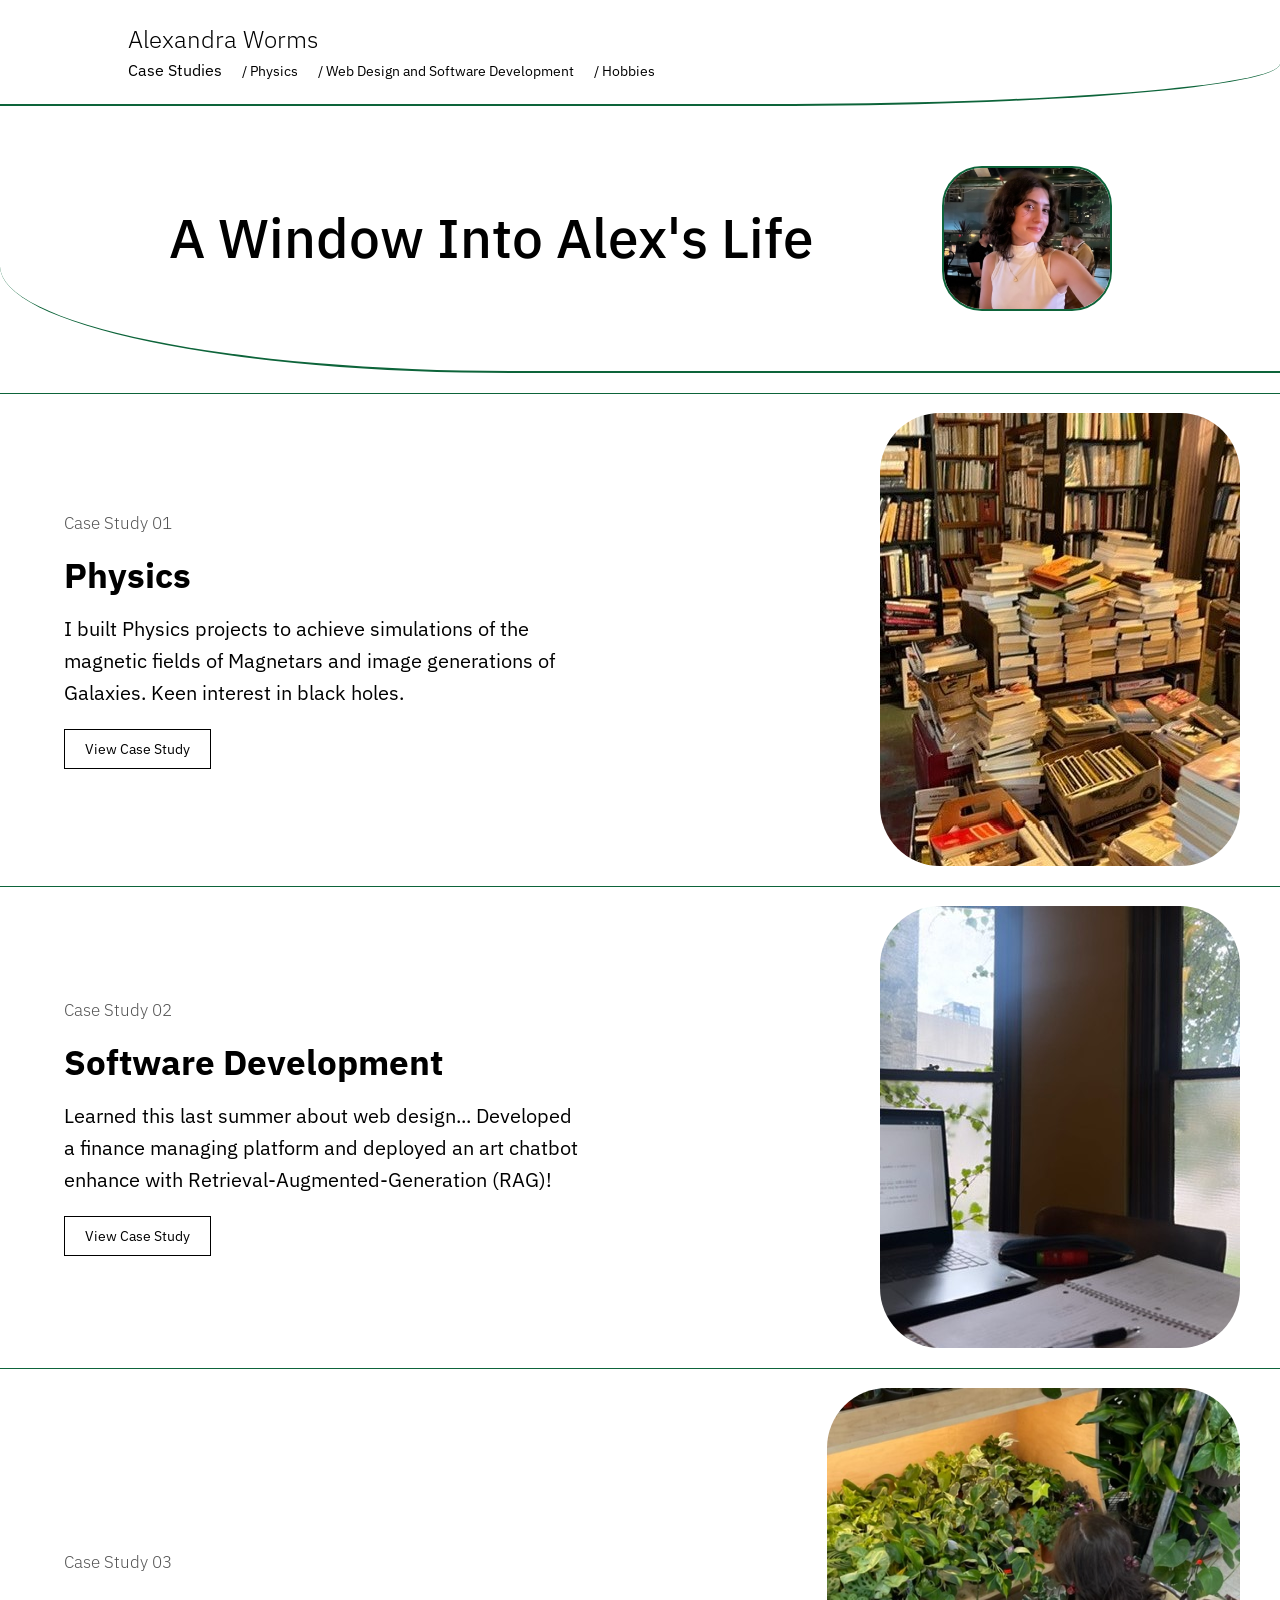
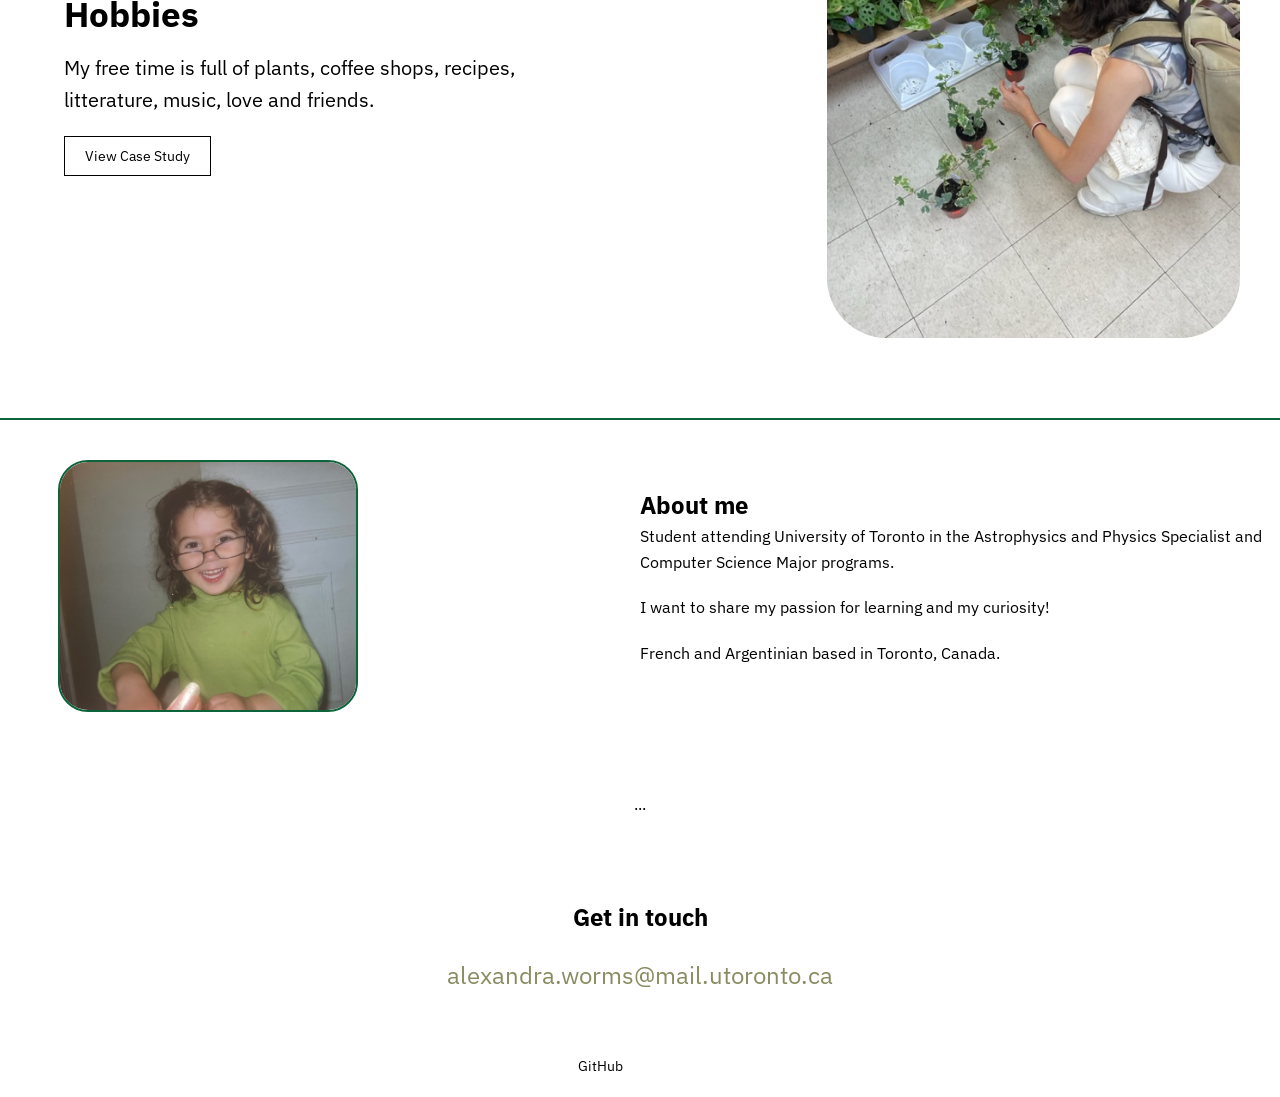
==== index.html @ 088654d6 "First commit" ====
<!DOCTYPE html>
<html lang="en">
<head>
    <meta charset="UTF-8">
    <meta name="viewport" content="width=device-width, initial-scale=1.0">
    <title>Alexandra Worms - Product Designer</title>
    <link rel="stylesheet" href="styles.css">
    <link href="https://fonts.googleapis.com/css2?family=IBM+Plex+Mono:wght@100;300;500&family=IBM+Plex+Sans:wght@100;300;500&display=swap" rel="stylesheet">
</head>
<body>
    <header class="header">
        <div class="container">
            <div class="logo">
                <h1>Alexandra Worms</h1>
            </div>
            <nav class="nav">
                <ul>
                    <li>Case Studies</li>
                    <li><a href="#">/ Physics</a></li>
                    <li><a href="#">/ Web Design and Software Development</a></li>
                    <li><a href="#">/ Hobbies</a></li>
                </ul>
            </nav>
        </div>
    </header>

    <main>
        <section class="hero">
            <h1 id="main-title">A Window Into Alex's Life
                <img class="imgbaby" src="images/bigme.jpeg" alt="picture of me">
            </h1>
        </section>

        <section class="case-study">
            <div class="case-study-item">
                <div class="case-study-line"></div>
                <div class="case-study-content">
                    <h2>Case Study 01</h2>
                    <h3>Physics</h3>
                    <p>I built Physics projects to achieve simulations of the magnetic fields of Magnetars and image generations of Galaxies. Keen interest in black holes. </p>
                    <button>View Case Study</button>
                </div>
                <div class="case-study-image">
                    <img src="images/books.jpeg" alt="Surfline project image">
                </div>
            </div>

            <div class="case-study-item">
                <div class="case-study-line"></div>
                <div class="case-study-content">
                    <h2>Case Study 02</h2>
                    <h3>Software Development</h3>
                    <p>Learned this last summer about web design... Developed a finance managing platform and deployed an art chatbot enhance with Retrieval-Augmented-Generation (RAG)!</p>
                    <button>View Case Study</button>
                </div>
                <div class="case-study-image">
                    <img src="images/geerstein.jpeg" alt="Vybe project image">
                </div>
            </div>

            <div class="case-study-item">
                <div class="case-study-line"></div>
                <div class="case-study-content">
                    <h2>Case Study 03</h2>
                    <h3>Hobbies</h3>
                    <p>My free time is full of plants, coffee shops, recipes, litterature, music, love and friends.</p>
                    <button>View Case Study</button>
                </div>
                <div class="case-study-image">
                    <img src="images/plant.jpeg" alt="TrackR project image">
                </div>
            </div>
        </section>

        <section class="about">
            <div class="case-study-line"></div>
            <div class="about-image">
                <img src="images/babyme.jpeg" alt="About Me">
            </div>
            <div class="about-content">
                <h1>About me</h1>
                <p>Student attending University of Toronto in the Astrophysics and Physics Specialist and Computer Science Major programs.</p>
                <p>I want to share my passion for learning and my curiosity!</p>
                <p>French and Argentinian based in Toronto, Canada.</p>
            </div>
        </section>

        <section class="brands">
            <div class="case-study-line"></div>
            <p>...</p>
        </section>

        <section class="contact">
            <div class="case-study-line"></div>
            <h2>Get in touch</h2>
            <p><a href="mailto:alexandra.worms@mail.utoronto.ca">alexandra.worms@mail.utoronto.ca</a></p>
        </section>

        <footer class="footer">
            <div class="footer-links">
                <a href="https://github.com/Lftw">GitHub</a>
                <a href="#"></a>
                <a href="#"></a>
            </div>
        </footer>
    </main>

    <script>
        document.addEventListener("DOMContentLoaded", function() {
            const mainTitle = document.getElementById('main-title');
            mainTitle.style.opacity = '1';  // Trigger the fade-in
        });
    </script>
</body>
</html>
---- styles.css ----
/* Basic Reset */
* {
    margin: 0;
    padding: 0;
    box-sizing: border-box;
}

body {
    font-family: 'IBM Plex Sans', sans-serif;
    color: #000;
    line-height: 1.6;
}

.container {
    width: 80%;
    margin: 0 auto;
}

/* Header */
.header {
    display: flex;
    justify-content: space-between;
    align-items: center;
    padding: 20px 0;
    border-bottom: 2px solid #0d643a;
    border-bottom-right-radius: 40%;

}

.logo h1 {
    font-size: 24px;
    font-weight: 300;
}

.nav ul {
    list-style-type: none;
    display: flex;
    gap: 20px;
}

.nav ul li a {
    text-decoration: none;
    color: #000;
    font-size: 14px;
}

.nav ul li a:hover {
    color: #8bc1a0;
    font-size: 16px;
}
/* Hero Section */
.hero {
    padding: 60px 0px;
    border-bottom: 2px solid #0d643a;
    border-bottom-left-radius: 40%;
    /* border-radius: 30%; */
}

.hero h1 {
    display: flex;
    align-items: center;
    justify-content: center;
    font-size: 55px;
    font-weight: 500;
    opacity: 0;
    animation: fadeIn 2s ease-in-out forwards;

}
/* Fade-in animation */
@keyframes fadeIn {
    from {
        opacity: 0;
        transform: translateX(-50px);
    }
    to {
        opacity: 1;
        transform: translateX(0);
    }
}

.imgbaby {
    max-height: 170px;
    max-width: 170px;
    border-radius: 40px;
    margin-left: 10%;
    border: 2px solid #0d643a;
}
/* Case Studies */
.case-study {
    padding: 40px 0;
}

.case-study-item {
    display: flex;
    align-items: center;
    justify-content: space-between;
    margin-bottom: 40px;
    position: relative;
}

.case-study-line {
    position: absolute;
    top: -20px;
    left: 0;
    width: 100%;
    height: 1.5px;
    background-color: #0d643a;
    z-index: -1;
}

.case-study-content {
    width: 45%;
    margin-left: 5%;
    margin-right: 10%;
}

.case-study-content h2 {
    font-size: 17px;
    color: #555;
    font-weight: 300;
    margin-bottom: 10px;
}

.case-study-content h3 {
    font-size: 35px;
    margin-bottom: 10px;
}

.case-study-content p {
    font-size: 20px;
    margin-bottom: 20px;
}

.case-study-content button {
    padding: 10px 20px;
    background-color: transparent;
    border: 1px solid #000;
    cursor: pointer;
    font-size: 14px;
    font-family: inherit;
    transition: background-color 0.3s ease, color 0.3s ease;
}

.case-study-content button:hover {
    background-color: #000;
    color: #fff;
}

.case-study-image {
    width: 50%;
}

.case-study-image img {
    width: auto;
    height: auto;
    max-height: 550px;
    border-radius: 60px;
    float: right;
    margin-right: 7%;
}

/* About Section */
.about {
    border-top: 2px solid #0d643a;
    display: flex;
    align-items: center;
    justify-content: space-between;
    padding: 40px 0;
}

.about-image {
    width: 45%;
}

.about-image img {
    max-height: 300px;
    max-width: 300px;
    border-radius: 30px;
    border: 2px solid #0d643a;
    float: left;
    margin-left: 10%;
}

.about-content {
    width: 50%;
}

.about-content p {
    margin-bottom: 20px;
}

/* Brands Section */
.brands {
    text-align: center;
    padding: 40px 0;
}

/* Contact Section */
.contact {
    text-align: center;
    padding: 40px 0;
}

.contact h2 {
    font-size: 24px;
    margin-bottom: 20px;
}

.contact p a {
    font-size: 24px;
    color: #888c60;
    text-decoration: none;
}

/* Footer */
.footer {
    text-align: center;
    padding: 20px 0;
}

.footer-links {
    display: flex;
    justify-content: center;
    gap: 40px;
}

.footer-links a {
    text-decoration: none;
    color: #000;
    font-size: 14px;
}
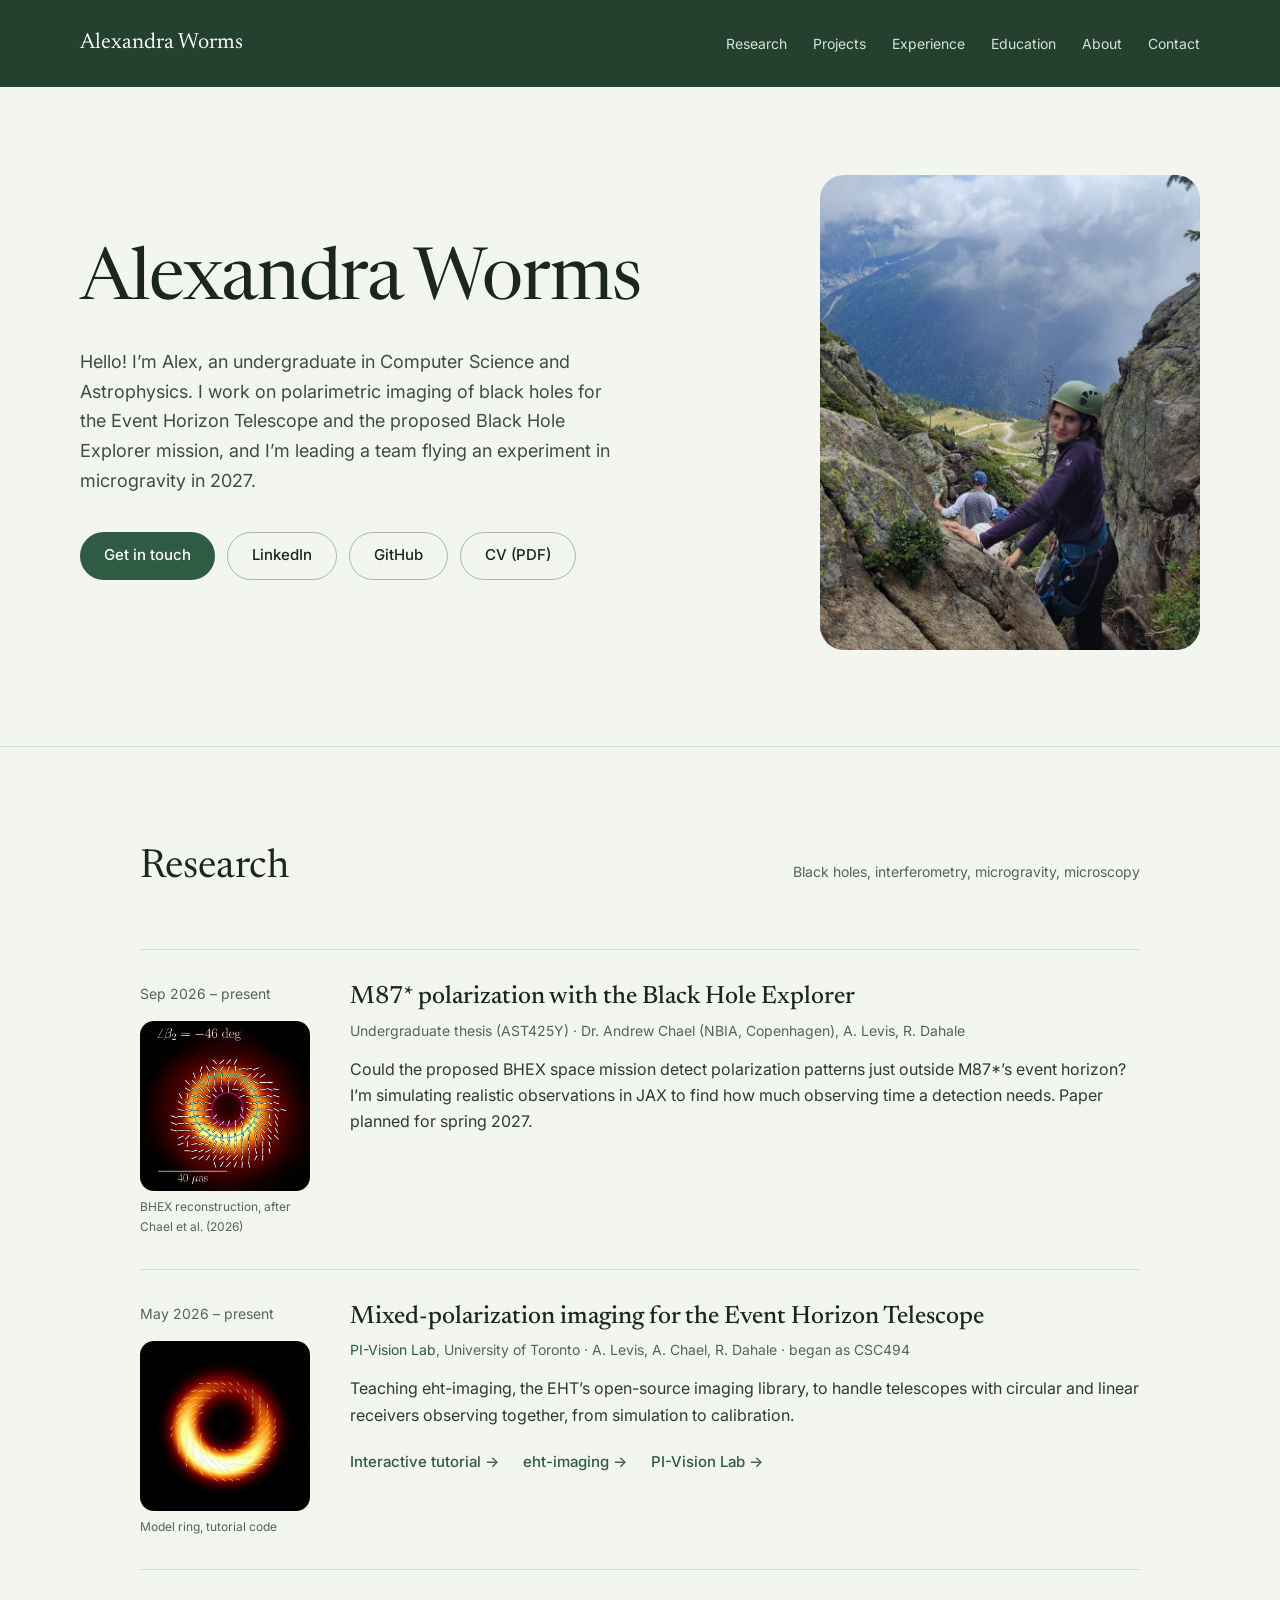
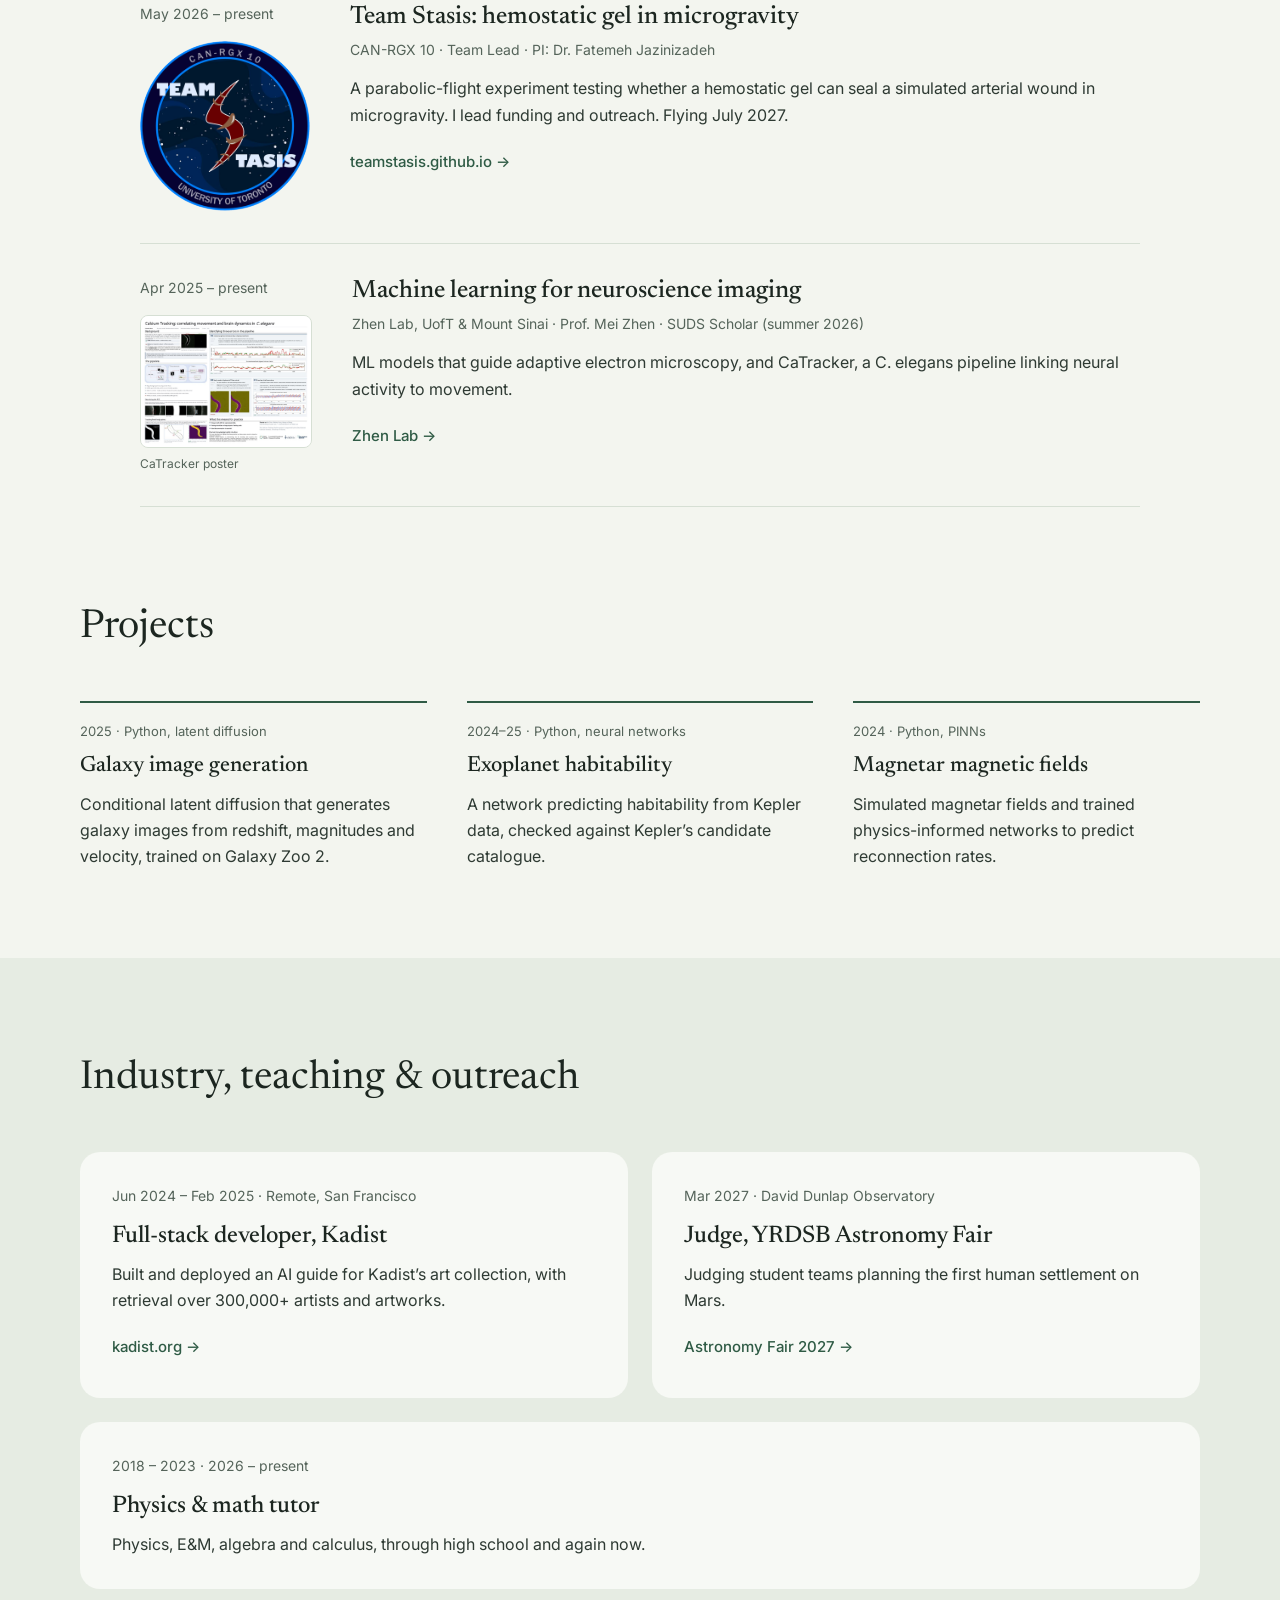
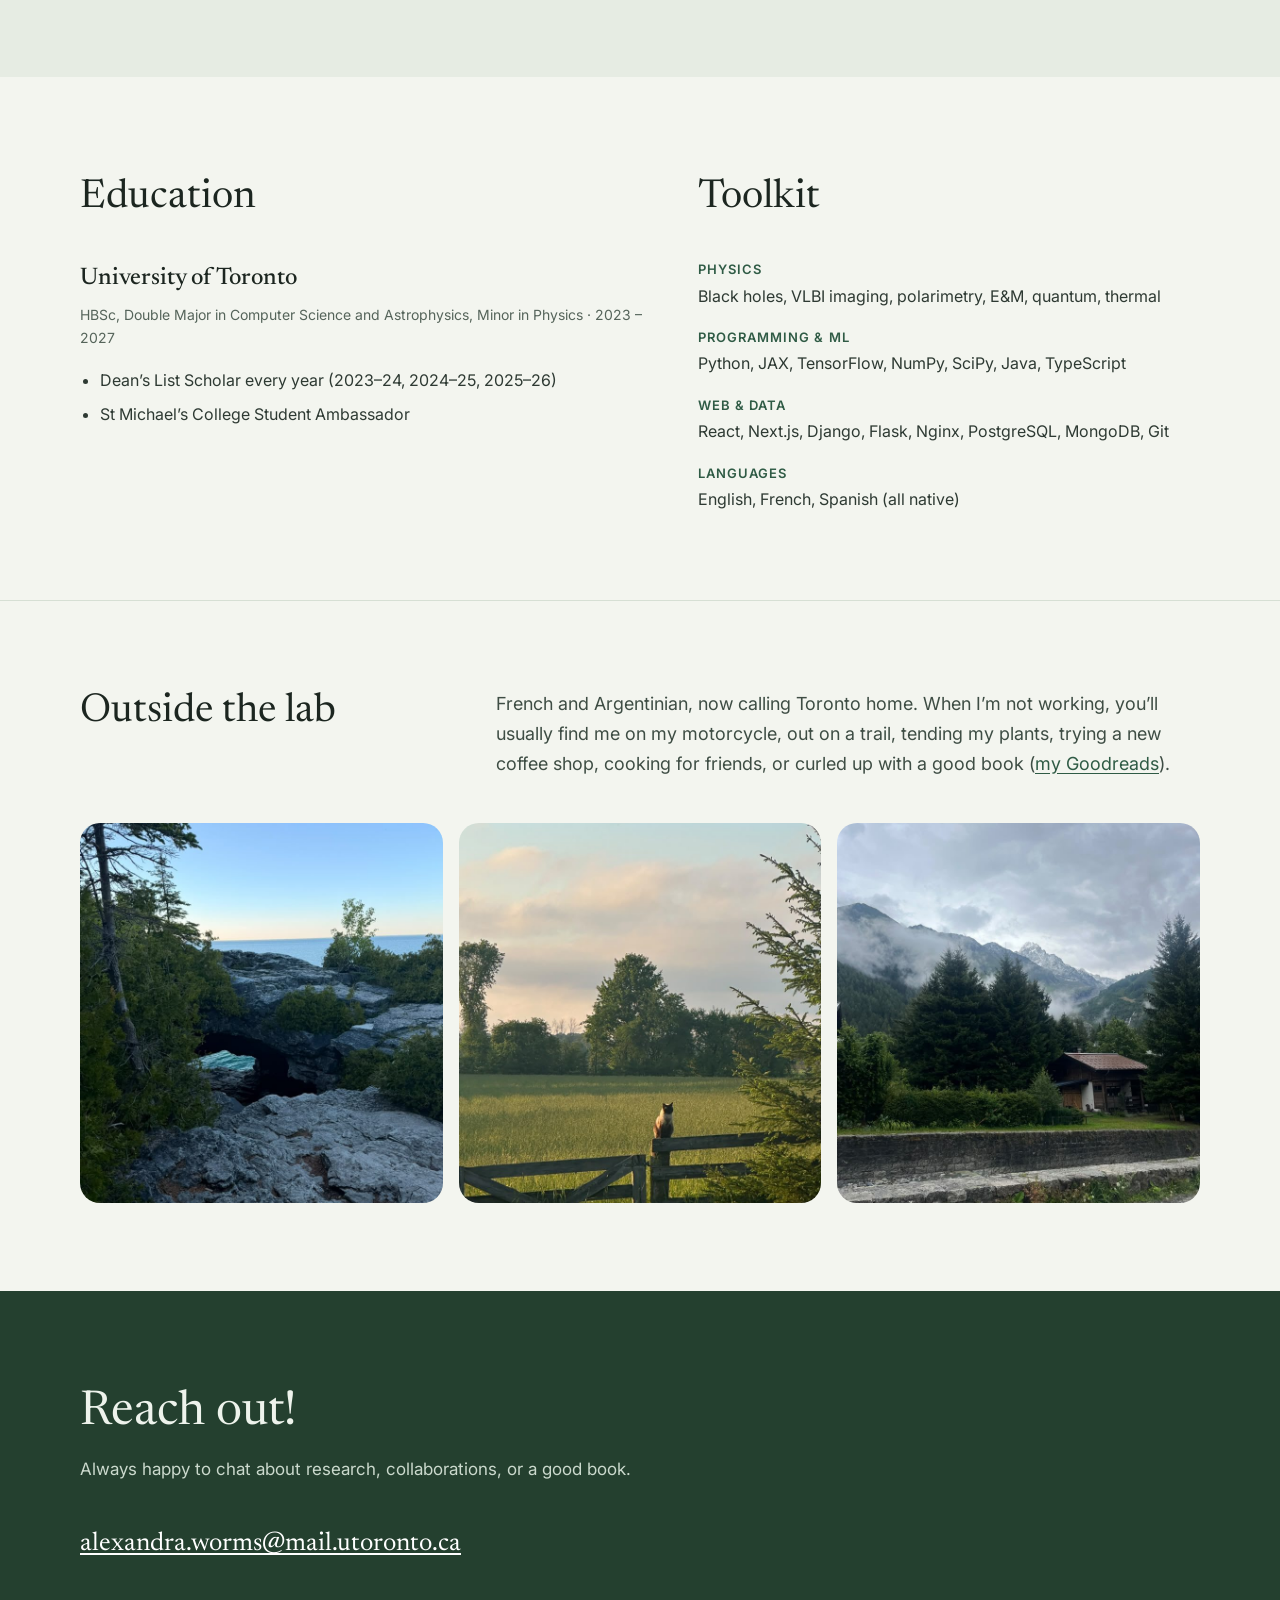
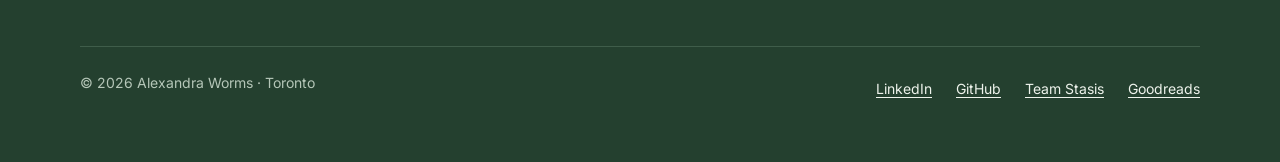
==== commit 6ed973a1: "new website!" ====
--- a/index.html
+++ b/index.html
@@ -1,115 +1,268 @@
-<!DOCTYPE html>
+<!doctype html>
 <html lang="en">
 <head>
-    <meta charset="UTF-8">
-    <meta name="viewport" content="width=device-width, initial-scale=1.0">
-    <title>Alexandra Worms - Product Designer</title>
-    <link rel="stylesheet" href="styles.css">
-    <link href="https://fonts.googleapis.com/css2?family=IBM+Plex+Mono:wght@100;300;500&family=IBM+Plex+Sans:wght@100;300;500&display=swap" rel="stylesheet">
+<meta charset="utf-8">
+<meta name="viewport" content="width=device-width, initial-scale=1">
+<title>Alexandra Worms — Astrophysics &amp; Computer Science</title>
+<meta name="description" content="Alexandra Worms — Computer Science and Astrophysics at the University of Toronto. Black hole polarimetry, EHT, BHEX, Team Stasis.">
+<link rel="preconnect" href="https://fonts.googleapis.com">
+<link href="https://fonts.googleapis.com/css2?family=Newsreader:ital,opsz,wght@0,6..72,400;0,6..72,500;1,6..72,400&amp;family=Inter:wght@400;500;600&amp;display=swap" rel="stylesheet">
+<style>
+html{scroll-behavior:smooth}
+body{margin:0;background:#F3F5EF}
+a{color:#2F5B45;text-underline-offset:3px}
+a:hover{color:#1C3D2D}
+.btn{transition:background-color .2s ease,color .2s ease,border-color .2s ease,transform .2s ease,filter .2s ease}
+.btn:hover{transform:translateY(-2px)}
+.btn-primary:hover{filter:brightness(0.82)}
+.btn-outline:hover{background:#2F5B45 !important;border-color:#2F5B45 !important;color:#FFFFFF !important}
+.nav-link{transition:color .2s ease}
+.nav-link:hover{color:#B9D3BE !important}
+.more{text-decoration:none;transition:color .2s ease}
+.more:hover{text-decoration:underline}
+</style>
 </head>
 <body>
-    <header class="header">
-        <div class="container">
-            <div class="logo">
-                <h1>Alexandra Worms</h1>
-            </div>
-            <nav class="nav">
-                <ul>
-                    <li>Case Studies</li>
-                    <li><a href="#">/ Physics</a></li>
-                    <li><a href="#">/ Web Design and Software Development</a></li>
-                    <li><a href="#">/ Hobbies</a></li>
-                </ul>
-            </nav>
-        </div>
-    </header>
-
-    <main>
-        <section class="hero">
-            <h1 id="main-title">A Window Into Alex's Life
-                <img class="imgbaby" src="images/bigme.jpeg" alt="picture of me">
-            </h1>
-        </section>
-
-        <section class="case-study">
-            <div class="case-study-item">
-                <div class="case-study-line"></div>
-                <div class="case-study-content">
-                    <h2>Case Study 01</h2>
-                    <h3>Physics</h3>
-                    <p>I built Physics projects to achieve simulations of the magnetic fields of Magnetars and image generations of Galaxies. Keen interest in black holes. </p>
-                    <button>View Case Study</button>
-                </div>
-                <div class="case-study-image">
-                    <img src="images/books.jpeg" alt="Surfline project image">
-                </div>
-            </div>
-
-            <div class="case-study-item">
-                <div class="case-study-line"></div>
-                <div class="case-study-content">
-                    <h2>Case Study 02</h2>
-                    <h3>Software Development</h3>
-                    <p>Learned this last summer about web design... Developed a finance managing platform and deployed an art chatbot enhance with Retrieval-Augmented-Generation (RAG)!</p>
-                    <button>View Case Study</button>
-                </div>
-                <div class="case-study-image">
-                    <img src="images/geerstein.jpeg" alt="Vybe project image">
-                </div>
-            </div>
-
-            <div class="case-study-item">
-                <div class="case-study-line"></div>
-                <div class="case-study-content">
-                    <h2>Case Study 03</h2>
-                    <h3>Hobbies</h3>
-                    <p>My free time is full of plants, coffee shops, recipes, litterature, music, love and friends.</p>
-                    <button>View Case Study</button>
-                </div>
-                <div class="case-study-image">
-                    <img src="images/plant.jpeg" alt="TrackR project image">
-                </div>
-            </div>
-        </section>
-
-        <section class="about">
-            <div class="case-study-line"></div>
-            <div class="about-image">
-                <img src="images/babyme.jpeg" alt="About Me">
-            </div>
-            <div class="about-content">
-                <h1>About me</h1>
-                <p>Student attending University of Toronto in the Astrophysics and Physics Specialist and Computer Science Major programs.</p>
-                <p>I want to share my passion for learning and my curiosity!</p>
-                <p>French and Argentinian based in Toronto, Canada.</p>
-            </div>
-        </section>
-
-        <section class="brands">
-            <div class="case-study-line"></div>
-            <p>...</p>
-        </section>
-
-        <section class="contact">
-            <div class="case-study-line"></div>
-            <h2>Get in touch</h2>
-            <p><a href="mailto:alexandra.worms@mail.utoronto.ca">alexandra.worms@mail.utoronto.ca</a></p>
-        </section>
-
-        <footer class="footer">
-            <div class="footer-links">
-                <a href="https://github.com/Lftw">GitHub</a>
-                <a href="#"></a>
-                <a href="#"></a>
-            </div>
-        </footer>
-    </main>
-
-    <script>
-        document.addEventListener("DOMContentLoaded", function() {
-            const mainTitle = document.getElementById('main-title');
-            mainTitle.style.opacity = '1';  // Trigger the fade-in
-        });
-    </script>
+<div style="background: #F3F5EF; color: #1C2620; font-family: Inter, system-ui, sans-serif; font-size: 16px; line-height: 1.65; min-height: 100vh">
+
+  <!-- Nav -->
+  <header style="background: #24402F">
+    <nav aria-label="Main" style="max-width: 1120px; margin: 0 auto; padding: 22px 32px; display: flex; flex-wrap: wrap; align-items: center; justify-content: space-between; gap: 12px 32px">
+      <a class="nav-link" href="#top" style="font-family: Newsreader, Georgia, serif; font-size: 22px; color: #FFFFFF; text-decoration: none">Alexandra Worms</a>
+      <div style="display: flex; flex-wrap: wrap; gap: 4px 26px; font-size: 14px">
+        <a class="nav-link" href="#research" style="color: #D5E3D7; text-decoration: none; padding: 10px 0">Research</a>
+        <a class="nav-link" href="#projects" style="color: #D5E3D7; text-decoration: none; padding: 10px 0">Projects</a>
+        <a class="nav-link" href="#experience" style="color: #D5E3D7; text-decoration: none; padding: 10px 0">Experience</a>
+        <a class="nav-link" href="#education" style="color: #D5E3D7; text-decoration: none; padding: 10px 0">Education</a>
+        <a class="nav-link" href="#about" style="color: #D5E3D7; text-decoration: none; padding: 10px 0">About</a>
+        <a class="nav-link" href="#contact" style="color: #D5E3D7; text-decoration: none; padding: 10px 0">Contact</a>
+      </div>
+    </nav>
+  </header>
+
+  <main id="top">
+    <!-- Hero -->
+    <section style="max-width: 1120px; margin: 0 auto; padding: 88px 32px 96px; display: flex; flex-wrap: wrap; align-items: center; gap: 56px">
+      <div style="flex: 1 1 480px; min-width: 0">
+        <h1 style="margin: 0 0 28px; font-family: Newsreader, Georgia, serif; font-weight: 400; font-size: 72px; line-height: 1.02; letter-spacing: -0.015em">Alexandra Worms</h1>
+        <p style="margin: 0 0 36px; max-width: 540px; font-size: 18px; color: #3E4D44">Hello! I’m Alex, an undergraduate in Computer Science and Astrophysics. I work on polarimetric imaging of black holes for the Event Horizon Telescope and the proposed Black Hole Explorer mission, and I’m leading a team flying an experiment in microgravity in 2027.</p>
+        <div style="display: flex; flex-wrap: wrap; gap: 12px">
+          <a class="btn btn-primary" href="mailto:alexandra.worms@mail.utoronto.ca" style="display: inline-flex; align-items: center; min-height: 46px; padding: 0 24px; border-radius: 999px; background: #2F5B45; color: #FFFFFF; text-decoration: none; font-size: 15px; font-weight: 500">Get in touch</a>
+          <a class="btn btn-outline" href="https://www.linkedin.com/in/alexandra-worms-a8ba03371/" style="display: inline-flex; align-items: center; min-height: 46px; padding: 0 24px; border-radius: 999px; border: 1px solid #A9BBA9; color: #1C2620; text-decoration: none; font-size: 15px; font-weight: 500">LinkedIn</a>
+          <a class="btn btn-outline" href="https://github.com/Lftw" style="display: inline-flex; align-items: center; min-height: 46px; padding: 0 24px; border-radius: 999px; border: 1px solid #A9BBA9; color: #1C2620; text-decoration: none; font-size: 15px; font-weight: 500">GitHub</a>
+          <a class="btn btn-outline" href="Alexandra_Worms_CV.pdf" target="_blank" rel="noopener" style="display: inline-flex; align-items: center; min-height: 46px; padding: 0 24px; border-radius: 999px; border: 1px solid #A9BBA9; color: #1C2620; text-decoration: none; font-size: 15px; font-weight: 500">CV (PDF)</a>
+        </div>
+      </div>
+      <div style="flex: 0 1 380px; min-width: 0">
+        <img src="images/climb.jpg" alt="Alex on a via ferrata above the Chamonix valley" style="display: block; width: 100%; aspect-ratio: 4 / 5; object-fit: cover; object-position: center 70%; border-radius: 24px">
+      </div>
+    </section>
+
+    <!-- Research -->
+    <section id="research" style="border-top: 1px solid #D6DFD4">
+      <div style="max-width: 1000px; margin: 0 auto; padding: 88px 32px 40px">
+        <div style="display: flex; flex-wrap: wrap; align-items: baseline; justify-content: space-between; gap: 12px; margin-bottom: 48px">
+          <h2 style="margin: 0; font-family: Newsreader, Georgia, serif; font-weight: 400; font-size: 40px">Research</h2>
+          <p style="margin: 0; font-size: 14px; color: #55645A">Black holes, interferometry, microgravity, microscopy</p>
+        </div>
+
+        <div style="display: flex; flex-direction: column">
+          <!-- Thesis -->
+          <article style="display: flex; flex-wrap: wrap; gap: 8px 40px; padding: 32px 0; border-top: 1px solid #D6DFD4">
+            <div style="flex: 0 0 170px; display: flex; flex-direction: column; gap: 16px">
+              <p style="margin: 0; font-size: 14px; color: #55645A">Sep 2026 – present</p>
+              <figure style="margin: 0">
+                <img src="images/bhex-recon.jpg" alt="Simulated BHEX reconstruction of M87* with polarization ticks, photon ring and inner shadow marked" style="display: block; width: 170px; height: 170px; object-fit: cover; border-radius: 14px">
+                <figcaption style="margin-top: 6px; font-size: 12px; color: #55645A">BHEX reconstruction, after Chael et al. (2026)</figcaption>
+              </figure>
+            </div>
+            <div style="flex: 1 1 420px; min-width: 0">
+              <h3 style="margin: 0 0 4px; font-family: Newsreader, Georgia, serif; font-weight: 500; font-size: 25px; line-height: 1.3">M87* polarization with the Black Hole Explorer</h3>
+              <p style="margin: 0 0 14px; font-size: 14px; color: #55645A">Undergraduate thesis (AST425Y) · Dr. Andrew Chael (NBIA, Copenhagen), A. Levis, R. Dahale</p>
+              <p style="margin: 0; color: #2E3A33">Could the proposed BHEX space mission detect polarization patterns just outside M87*’s event horizon? I’m simulating realistic observations in JAX to find how much observing time a detection needs. Paper planned for spring 2027.</p>
+            </div>
+          </article>
+
+          <!-- EHT -->
+          <article style="display: flex; flex-wrap: wrap; gap: 8px 40px; padding: 32px 0; border-top: 1px solid #D6DFD4">
+            <div style="flex: 0 0 170px; display: flex; flex-direction: column; gap: 16px">
+              <p style="margin: 0; font-size: 14px; color: #55645A">May 2026 – present</p>
+              <figure style="margin: 0">
+                <img src="images/ring.jpg" alt="Simulated M87-like black hole ring with spiral polarization ticks" style="display: block; width: 170px; height: 170px; object-fit: cover; border-radius: 14px">
+                <figcaption style="margin-top: 6px; font-size: 12px; color: #55645A">Model ring, tutorial code</figcaption>
+              </figure>
+            </div>
+            <div style="flex: 1 1 420px; min-width: 0">
+              <h3 style="margin: 0 0 4px; font-family: Newsreader, Georgia, serif; font-weight: 500; font-size: 25px; line-height: 1.3">Mixed-polarization imaging for the Event Horizon Telescope</h3>
+              <p style="margin: 0 0 14px; font-size: 14px; color: #55645A"><a class="more" href="https://pi-vision.github.io/">PI-Vision Lab</a>, University of Toronto · A. Levis, A. Chael, R. Dahale · began as CSC494</p>
+              <p style="margin: 0 0 16px; color: #2E3A33">Teaching eht-imaging, the EHT’s open-source imaging library, to handle telescopes with circular and linear receivers observing together, from simulation to calibration.</p>
+              <div style="display: flex; flex-wrap: wrap; gap: 8px 24px; font-size: 15px; font-weight: 500">
+                <a class="more" href="https://github.com/Lftw/MixedPol-tutorial" style="padding: 6px 0">Interactive tutorial →</a>
+                <a class="more" href="https://github.com/achael/eht-imaging" style="padding: 6px 0">eht-imaging →</a>
+                <a class="more" href="https://pi-vision.github.io/" style="padding: 6px 0">PI-Vision Lab →</a>
+              </div>
+            </div>
+          </article>
+
+          <!-- CAN-RGX -->
+          <article style="display: flex; flex-wrap: wrap; gap: 8px 40px; padding: 32px 0; border-top: 1px solid #D6DFD4">
+            <div style="flex: 0 0 170px; display: flex; flex-direction: column; gap: 16px">
+              <p style="margin: 0; font-size: 14px; color: #55645A">May 2026 – present</p>
+              <a href="https://teamstasis.github.io" aria-label="Team Stasis website" style="display: block; width: 170px; height: 170px">
+                <img src="images/stasis-round.png" alt="Team Stasis CAN-RGX 10 mission patch" style="display: block; width: 170px; height: 170px; border-radius: 50%; object-fit: contain">
+              </a>
+            </div>
+            <div style="flex: 1 1 420px; min-width: 0">
+              <h3 style="margin: 0 0 4px; font-family: Newsreader, Georgia, serif; font-weight: 500; font-size: 25px; line-height: 1.3">Team Stasis: hemostatic gel in microgravity</h3>
+              <p style="margin: 0 0 14px; font-size: 14px; color: #55645A">CAN-RGX 10 · Team Lead · PI: Dr. Fatemeh Jazinizadeh</p>
+              <p style="margin: 0 0 16px; color: #2E3A33">A parabolic-flight experiment testing whether a hemostatic gel can seal a simulated arterial wound in microgravity. I lead funding and outreach. Flying July 2027.</p>
+              <div style="display: flex; flex-wrap: wrap; gap: 8px 24px; font-size: 15px; font-weight: 500">
+                <a class="more" href="https://teamstasis.github.io" style="padding: 6px 0">teamstasis.github.io →</a>
+              </div>
+            </div>
+          </article>
+
+          <!-- Zhen Lab -->
+          <article style="display: flex; flex-wrap: wrap; gap: 8px 40px; padding: 32px 0; border-top: 1px solid #D6DFD4; border-bottom: 1px solid #D6DFD4">
+            <div style="flex: 0 0 170px; display: flex; flex-direction: column; gap: 16px">
+              <p style="margin: 0; font-size: 14px; color: #55645A">Apr 2025 – present</p>
+              <figure style="margin: 0">
+                <img src="images/poster-thumb.jpg" alt="Research poster: Calcium Tracking, correlating movement and brain dynamics in C. elegans" style="display: block; width: 170px; height: auto; border-radius: 8px; border: 1px solid #D6DFD4">
+                <figcaption style="margin-top: 6px; font-size: 12px; color: #55645A">CaTracker poster</figcaption>
+              </figure>
+            </div>
+            <div style="flex: 1 1 420px; min-width: 0">
+              <h3 style="margin: 0 0 4px; font-family: Newsreader, Georgia, serif; font-weight: 500; font-size: 25px; line-height: 1.3">Machine learning for neuroscience imaging</h3>
+              <p style="margin: 0 0 14px; font-size: 14px; color: #55645A">Zhen Lab, UofT &amp; Mount Sinai · Prof. Mei Zhen · SUDS Scholar (summer 2026)</p>
+              <p style="margin: 0 0 16px; color: #2E3A33">ML models that guide adaptive electron microscopy, and CaTracker, a C. elegans pipeline linking neural activity to movement.</p>
+              <div style="display: flex; flex-wrap: wrap; gap: 8px 24px; font-size: 15px; font-weight: 500">
+                <a class="more" href="https://www.sinaihealth.ca/research/researchers/mei-zhen" style="padding: 6px 0">Zhen Lab →</a>
+              </div>
+            </div>
+          </article>
+        </div>
+      </div>
+    </section>
+
+    <!-- Projects -->
+    <section id="projects">
+      <div style="max-width: 1120px; margin: 0 auto; padding: 48px 32px 88px">
+        <h2 style="margin: 0 0 40px; font-family: Newsreader, Georgia, serif; font-weight: 400; font-size: 40px">Projects</h2>
+        <div style="display: grid; grid-template-columns: repeat(auto-fit, minmax(260px, 1fr)); gap: 36px 40px">
+          <article style="border-top: 2px solid #2F5B45; padding-top: 18px">
+            <p style="margin: 0 0 6px; font-size: 13px; color: #55645A">2025 · Python, latent diffusion</p>
+            <h3 style="margin: 0 0 6px; font-family: Newsreader, Georgia, serif; font-weight: 500; font-size: 22px">Galaxy image generation</h3>
+            <p style="margin: 0; color: #2E3A33">Conditional latent diffusion that generates galaxy images from redshift, magnitudes and velocity, trained on Galaxy Zoo 2.</p>
+          </article>
+          <article style="border-top: 2px solid #2F5B45; padding-top: 18px">
+            <p style="margin: 0 0 6px; font-size: 13px; color: #55645A">2024–25 · Python, neural networks</p>
+            <h3 style="margin: 0 0 6px; font-family: Newsreader, Georgia, serif; font-weight: 500; font-size: 22px">Exoplanet habitability</h3>
+            <p style="margin: 0; color: #2E3A33">A network predicting habitability from Kepler data, checked against Kepler’s candidate catalogue.</p>
+          </article>
+          <article style="border-top: 2px solid #2F5B45; padding-top: 18px">
+            <p style="margin: 0 0 6px; font-size: 13px; color: #55645A">2024 · Python, PINNs</p>
+            <h3 style="margin: 0 0 6px; font-family: Newsreader, Georgia, serif; font-weight: 500; font-size: 22px">Magnetar magnetic fields</h3>
+            <p style="margin: 0; color: #2E3A33">Simulated magnetar fields and trained physics-informed networks to predict reconnection rates.</p>
+          </article>
+        </div>
+      </div>
+    </section>
+
+    <!-- Experience -->
+    <section id="experience" style="background: #E6ECE3">
+      <div style="max-width: 1120px; margin: 0 auto; padding: 88px 32px">
+        <h2 style="margin: 0 0 40px; font-family: Newsreader, Georgia, serif; font-weight: 400; font-size: 40px">Industry, teaching &amp; outreach</h2>
+        <div style="display: flex; flex-wrap: wrap; gap: 24px">
+          <article style="flex: 1 1 300px; min-width: 0; background: #F7F9F5; border-radius: 20px; padding: 32px">
+            <p style="margin: 0 0 10px; font-size: 14px; color: #55645A">Jun 2024 – Feb 2025 · Remote, San Francisco</p>
+            <h3 style="margin: 0 0 4px; font-family: Newsreader, Georgia, serif; font-weight: 500; font-size: 24px">Full-stack developer, Kadist</h3>
+            <p style="margin: 0 0 16px; color: #2E3A33">Built and deployed an AI guide for Kadist’s art collection, with retrieval over 300,000+ artists and artworks.</p>
+            <a class="more" href="https://kadist.org" style="display: inline-block; padding: 6px 0; font-size: 15px; font-weight: 500">kadist.org →</a>
+          </article>
+          <article style="flex: 1 1 300px; min-width: 0; background: #F7F9F5; border-radius: 20px; padding: 32px">
+            <p style="margin: 0 0 10px; font-size: 14px; color: #55645A">Mar 2027 · David Dunlap Observatory</p>
+            <h3 style="margin: 0 0 4px; font-family: Newsreader, Georgia, serif; font-weight: 500; font-size: 24px">Judge, YRDSB Astronomy Fair</h3>
+            <p style="margin: 0 0 16px; color: #2E3A33">Judging student teams planning the first human settlement on Mars.</p>
+            <a class="more" href="https://sites.google.com/view/astronomyfair2027/home" style="display: inline-block; padding: 6px 0; font-size: 15px; font-weight: 500">Astronomy Fair 2027 →</a>
+          </article>
+          <article style="flex: 1 1 300px; min-width: 0; background: #F7F9F5; border-radius: 20px; padding: 32px">
+            <p style="margin: 0 0 10px; font-size: 14px; color: #55645A">2018 – 2023 · 2026 – present</p>
+            <h3 style="margin: 0 0 4px; font-family: Newsreader, Georgia, serif; font-weight: 500; font-size: 24px">Physics &amp; math tutor</h3>
+            <p style="margin: 0; color: #2E3A33">Physics, E&amp;M, algebra and calculus, through high school and again now.</p>
+          </article>
+        </div>
+      </div>
+    </section>
+
+    <!-- Education + skills -->
+    <section id="education">
+      <div style="max-width: 1120px; margin: 0 auto; padding: 88px 32px; display: flex; flex-wrap: wrap; gap: 56px">
+        <div style="flex: 1 1 460px; min-width: 0">
+          <h2 style="margin: 0 0 28px; font-family: Newsreader, Georgia, serif; font-weight: 400; font-size: 40px">Education</h2>
+          <h3 style="margin: 0 0 4px; font-family: Newsreader, Georgia, serif; font-weight: 500; font-size: 24px">University of Toronto</h3>
+          <p style="margin: 0 0 18px; font-size: 14px; color: #55645A">HBSc, Double Major in Computer Science and Astrophysics, Minor in Physics · 2023 – 2027</p>
+          <ul style="margin: 0; padding-left: 20px; color: #2E3A33; display: flex; flex-direction: column; gap: 8px">
+            <li>Dean’s List Scholar every year (2023–24, 2024–25, 2025–26)</li>
+            <li>St Michael’s College Student Ambassador</li>
+          </ul>
+        </div>
+        <div style="flex: 1 1 400px; min-width: 0">
+          <h2 style="margin: 0 0 28px; font-family: Newsreader, Georgia, serif; font-weight: 400; font-size: 40px">Toolkit</h2>
+          <div style="display: flex; flex-direction: column; gap: 18px">
+            <div>
+              <p style="margin: 0 0 2px; font-size: 13px; font-weight: 600; letter-spacing: 0.08em; text-transform: uppercase; color: #2F5B45">Physics</p>
+              <p style="margin: 0; color: #2E3A33">Black holes, VLBI imaging, polarimetry, E&amp;M, quantum, thermal</p>
+            </div>
+            <div>
+              <p style="margin: 0 0 2px; font-size: 13px; font-weight: 600; letter-spacing: 0.08em; text-transform: uppercase; color: #2F5B45">Programming &amp; ML</p>
+              <p style="margin: 0; color: #2E3A33">Python, JAX, TensorFlow, NumPy, SciPy, Java, TypeScript</p>
+            </div>
+            <div>
+              <p style="margin: 0 0 2px; font-size: 13px; font-weight: 600; letter-spacing: 0.08em; text-transform: uppercase; color: #2F5B45">Web &amp; data</p>
+              <p style="margin: 0; color: #2E3A33">React, Next.js, Django, Flask, Nginx, PostgreSQL, MongoDB, Git</p>
+            </div>
+            <div>
+              <p style="margin: 0 0 2px; font-size: 13px; font-weight: 600; letter-spacing: 0.08em; text-transform: uppercase; color: #2F5B45">Languages</p>
+              <p style="margin: 0; color: #2E3A33">English, French, Spanish (all native)</p>
+            </div>
+          </div>
+        </div>
+      </div>
+    </section>
+
+    <!-- About -->
+    <section id="about" style="border-top: 1px solid #D6DFD4">
+      <div style="max-width: 1120px; margin: 0 auto; padding: 88px 32px">
+        <div style="display: flex; flex-wrap: wrap; gap: 24px 56px; margin-bottom: 44px">
+          <h2 style="flex: 0 1 360px; margin: 0; font-family: Newsreader, Georgia, serif; font-weight: 400; font-size: 40px; line-height: 1.15">Outside the lab</h2>
+          <p style="flex: 1 1 460px; min-width: 0; margin: 0; font-size: 18px; color: #3E4D44">French and Argentinian, now calling Toronto home. When I’m not working, you’ll usually find me on my motorcycle, out on a trail, tending my plants, trying a new coffee shop, cooking for friends, or curled up with a good book (<a href="https://www.goodreads.com/user/show/153436190-alexandra-worms">my Goodreads</a>).</p>
+        </div>
+        <div style="display: flex; flex-wrap: wrap; gap: 16px">
+          <img src="images/grotto.jpg" alt="The Grotto on the Bruce Peninsula at dusk" style="flex: 1 1 240px; min-width: 0; height: 380px; object-fit: cover; border-radius: 20px">
+          <img src="images/cat.jpg" alt="A Siamese cat sitting on a fence post in a green field" style="flex: 1 1 240px; min-width: 0; height: 380px; object-fit: cover; border-radius: 20px">
+          <img src="images/chalet.jpg" alt="A wooden chalet below misty mountains near Chamonix" style="flex: 1 1 240px; min-width: 0; height: 380px; object-fit: cover; border-radius: 20px">
+        </div>
+      </div>
+    </section>
+
+    <!-- Contact -->
+    <section id="contact" style="background: #24402F; color: #EEF3EC">
+      <div style="max-width: 1120px; margin: 0 auto; padding: 96px 32px 56px">
+        <h2 style="margin: 0 0 16px; font-family: Newsreader, Georgia, serif; font-weight: 400; font-size: 48px; line-height: 1.1">Reach out!</h2>
+        <p style="margin: 0 0 32px; font-size: 17px; color: #CBD9CD">Always happy to chat about research, collaborations, or a good book.</p>
+        <a href="mailto:alexandra.worms@mail.utoronto.ca" style="display: inline-block; padding: 8px 0; font-family: Newsreader, Georgia, serif; font-size: 26px; color: #FFFFFF">alexandra.worms@mail.utoronto.ca</a>
+        <div style="margin-top: 72px; padding-top: 24px; border-top: 1px solid #3F5D4A; display: flex; flex-wrap: wrap; justify-content: space-between; gap: 12px; font-size: 14px; color: #B5C6B8">
+          <p style="margin: 0">© 2026 Alexandra Worms · Toronto</p>
+          <div style="display: flex; gap: 24px">
+            <a href="https://www.linkedin.com/in/alexandra-worms-a8ba03371/" style="color: #EEF3EC; padding: 6px 0">LinkedIn</a>
+            <a href="https://github.com/Lftw" style="color: #EEF3EC; padding: 6px 0">GitHub</a>
+            <a href="https://teamstasis.github.io" style="color: #EEF3EC; padding: 6px 0">Team Stasis</a>
+            <a href="https://www.goodreads.com/user/show/153436190-alexandra-worms" style="color: #EEF3EC; padding: 6px 0">Goodreads</a>
+          </div>
+        </div>
+      </div>
+    </section>
+  </main>
+</div>
 </body>
 </html>
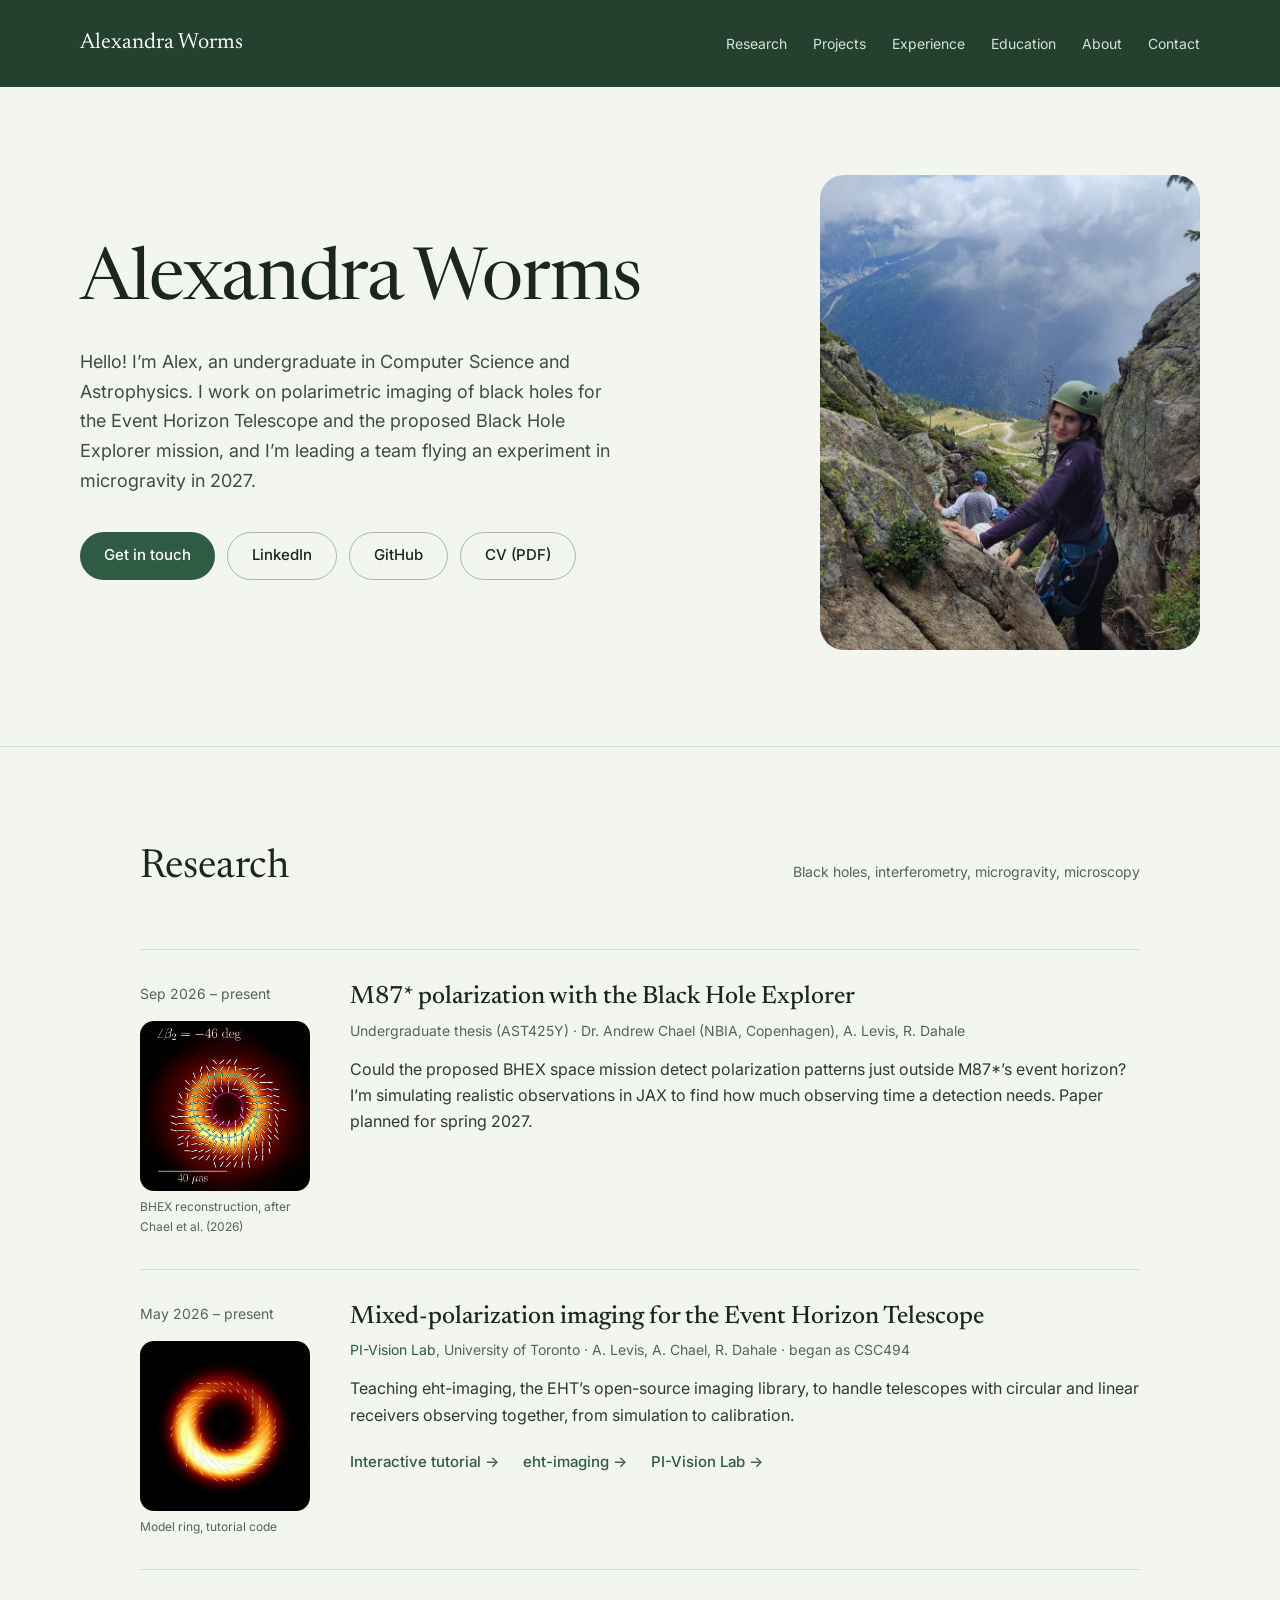
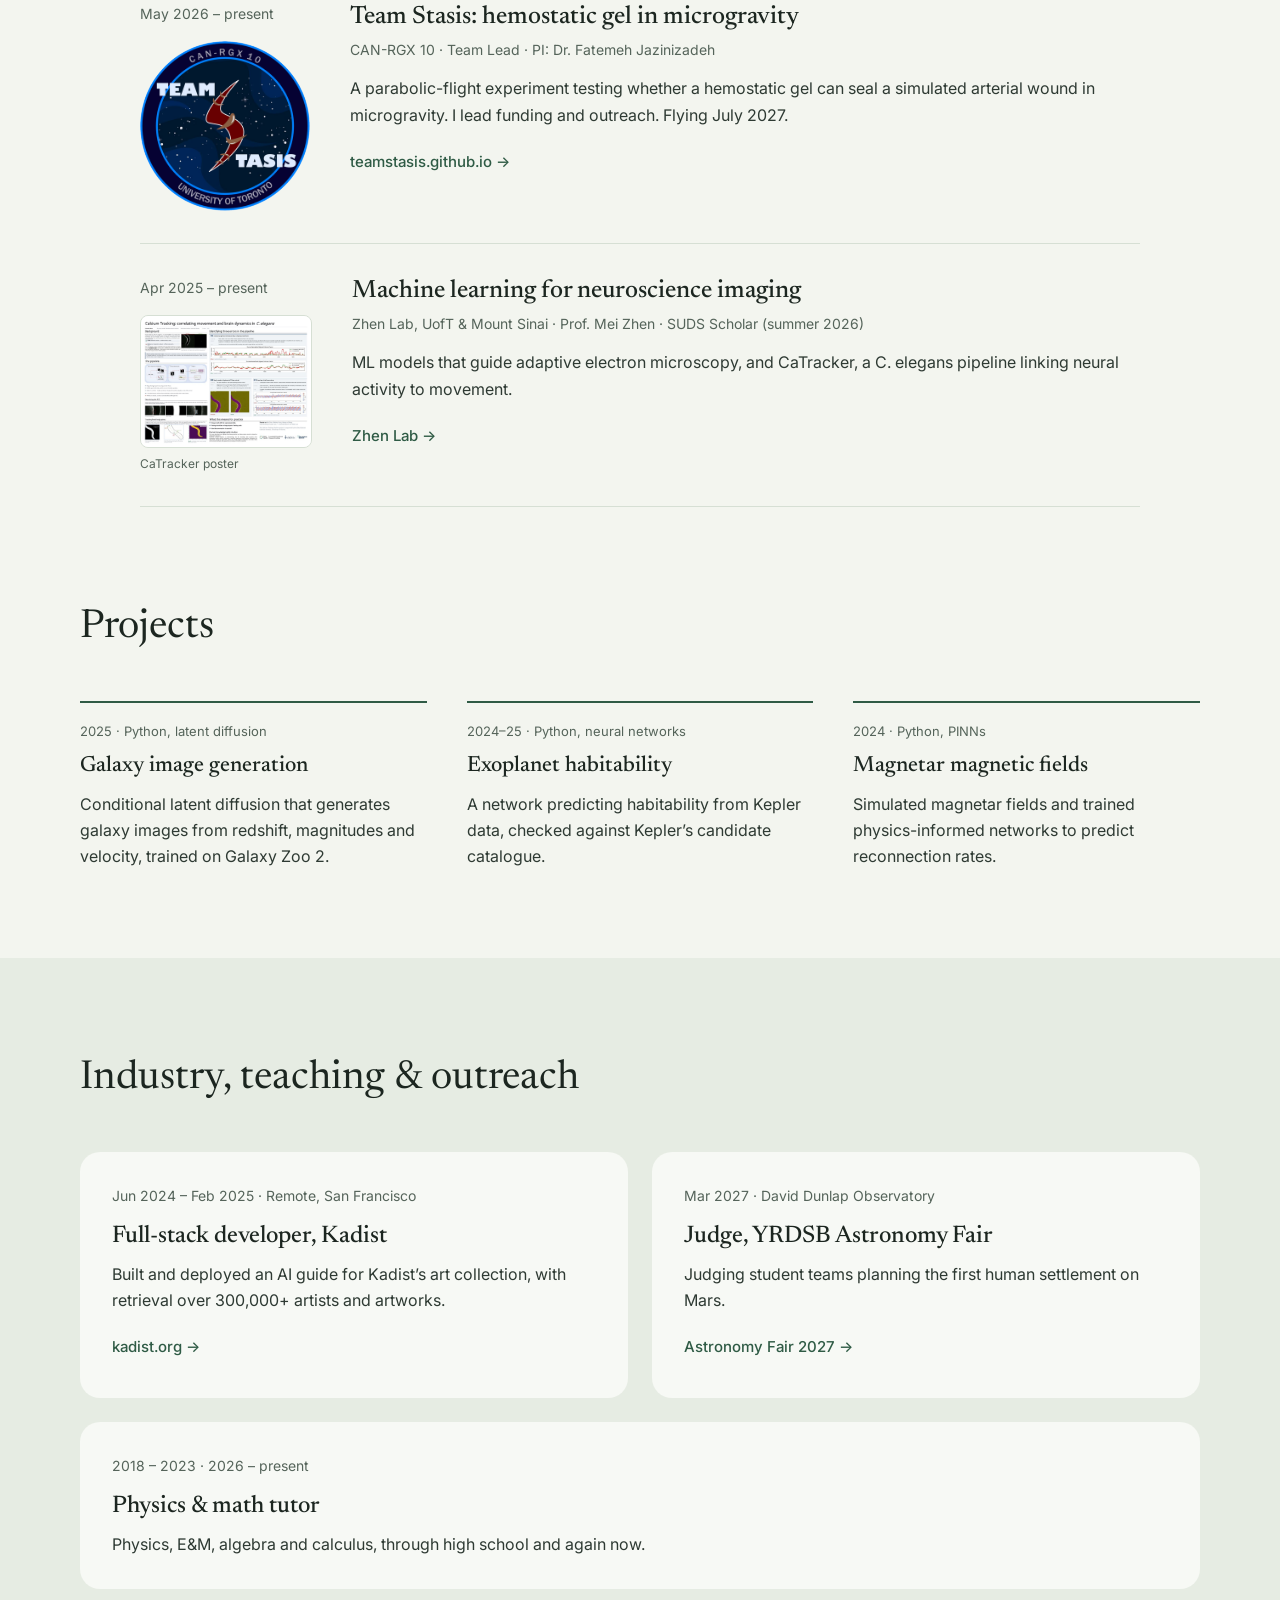
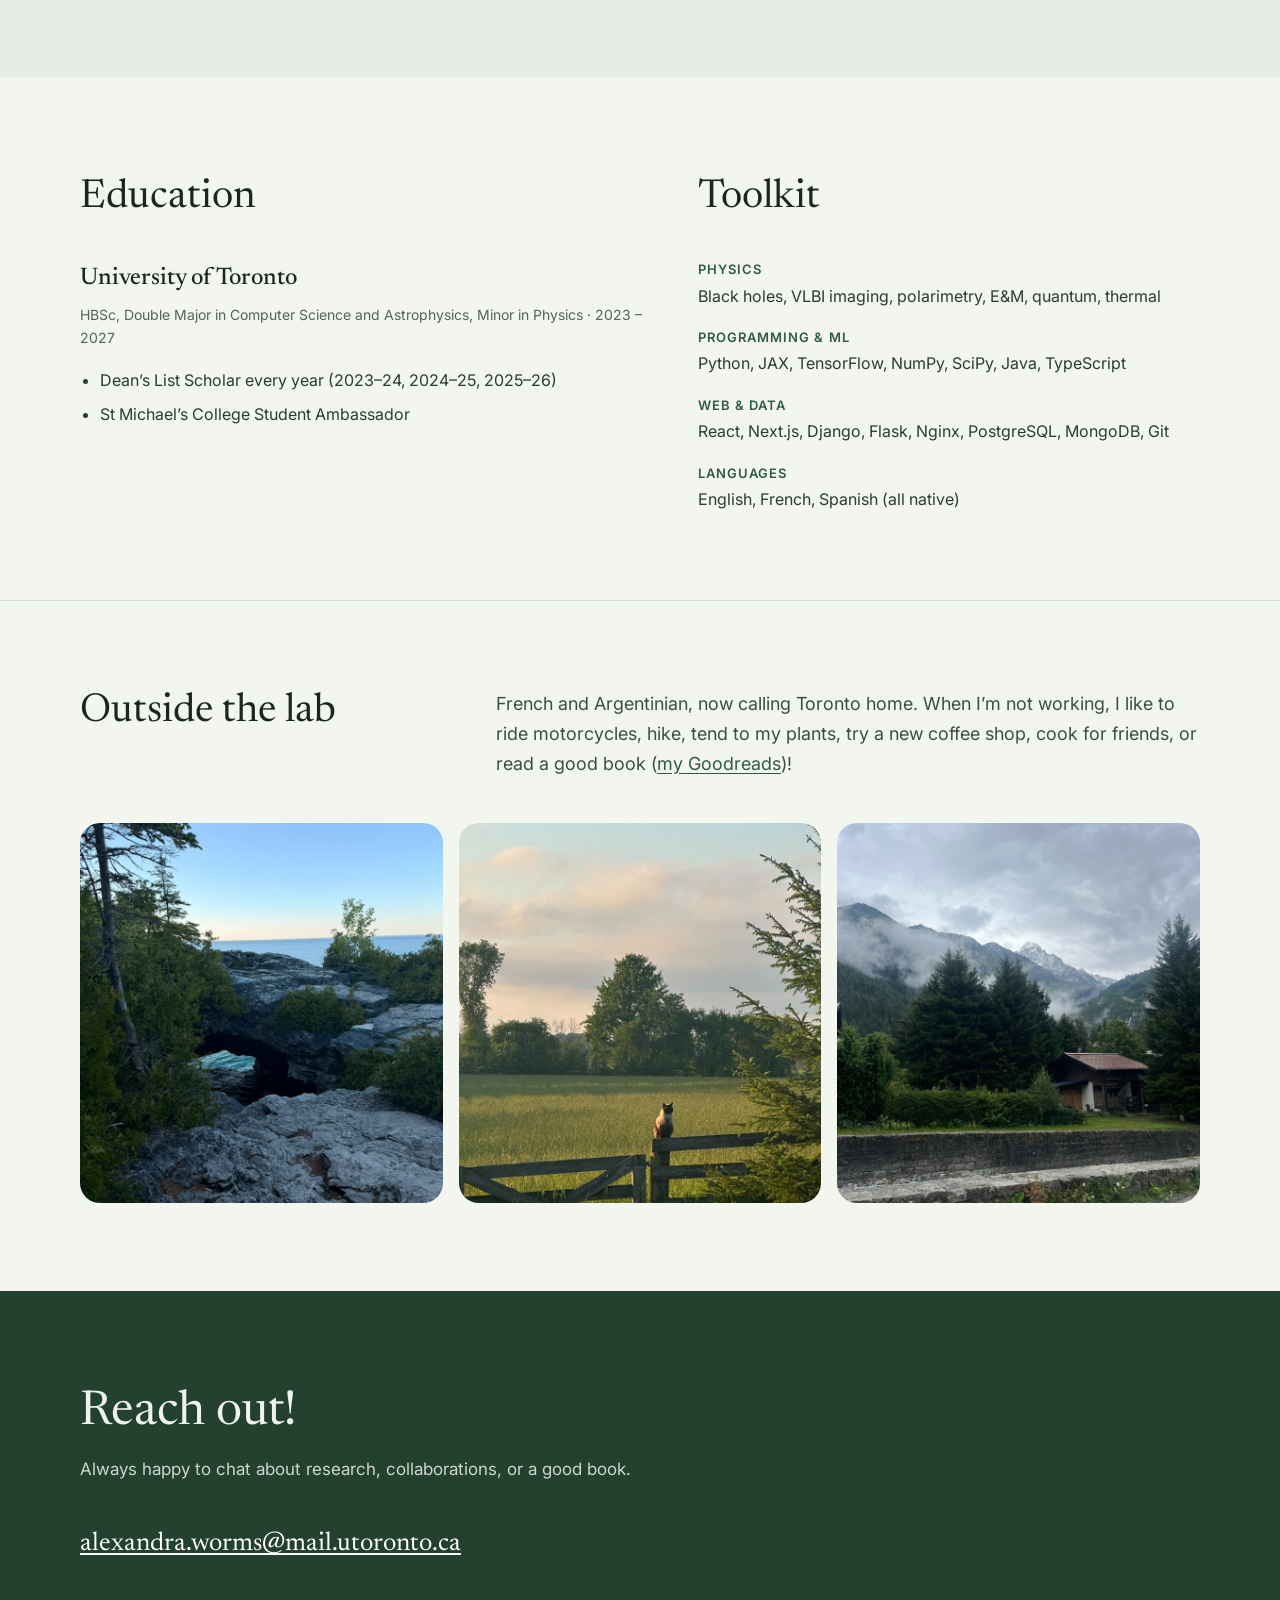
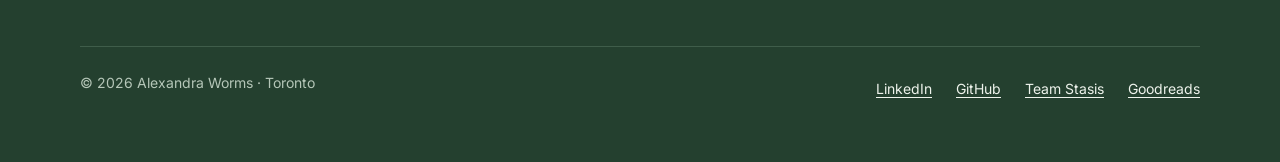
==== commit 53481fe9: "message" ====
--- a/index.html
+++ b/index.html
@@ -235,7 +235,7 @@
       <div style="max-width: 1120px; margin: 0 auto; padding: 88px 32px">
         <div style="display: flex; flex-wrap: wrap; gap: 24px 56px; margin-bottom: 44px">
           <h2 style="flex: 0 1 360px; margin: 0; font-family: Newsreader, Georgia, serif; font-weight: 400; font-size: 40px; line-height: 1.15">Outside the lab</h2>
-          <p style="flex: 1 1 460px; min-width: 0; margin: 0; font-size: 18px; color: #3E4D44">French and Argentinian, now calling Toronto home. When I’m not working, you’ll usually find me on my motorcycle, out on a trail, tending my plants, trying a new coffee shop, cooking for friends, or curled up with a good book (<a href="https://www.goodreads.com/user/show/153436190-alexandra-worms">my Goodreads</a>).</p>
+          <p style="flex: 1 1 460px; min-width: 0; margin: 0; font-size: 18px; color: #3E4D44">French and Argentinian, now calling Toronto home. When I’m not working, I like to ride motorcycles, hike, tend to my plants, try a new coffee shop, cook for friends, or read a good book (<a href="https://www.goodreads.com/user/show/153436190-alexandra-worms">my Goodreads</a>)!</p>
         </div>
         <div style="display: flex; flex-wrap: wrap; gap: 16px">
           <img src="images/grotto.jpg" alt="The Grotto on the Bruce Peninsula at dusk" style="flex: 1 1 240px; min-width: 0; height: 380px; object-fit: cover; border-radius: 20px">
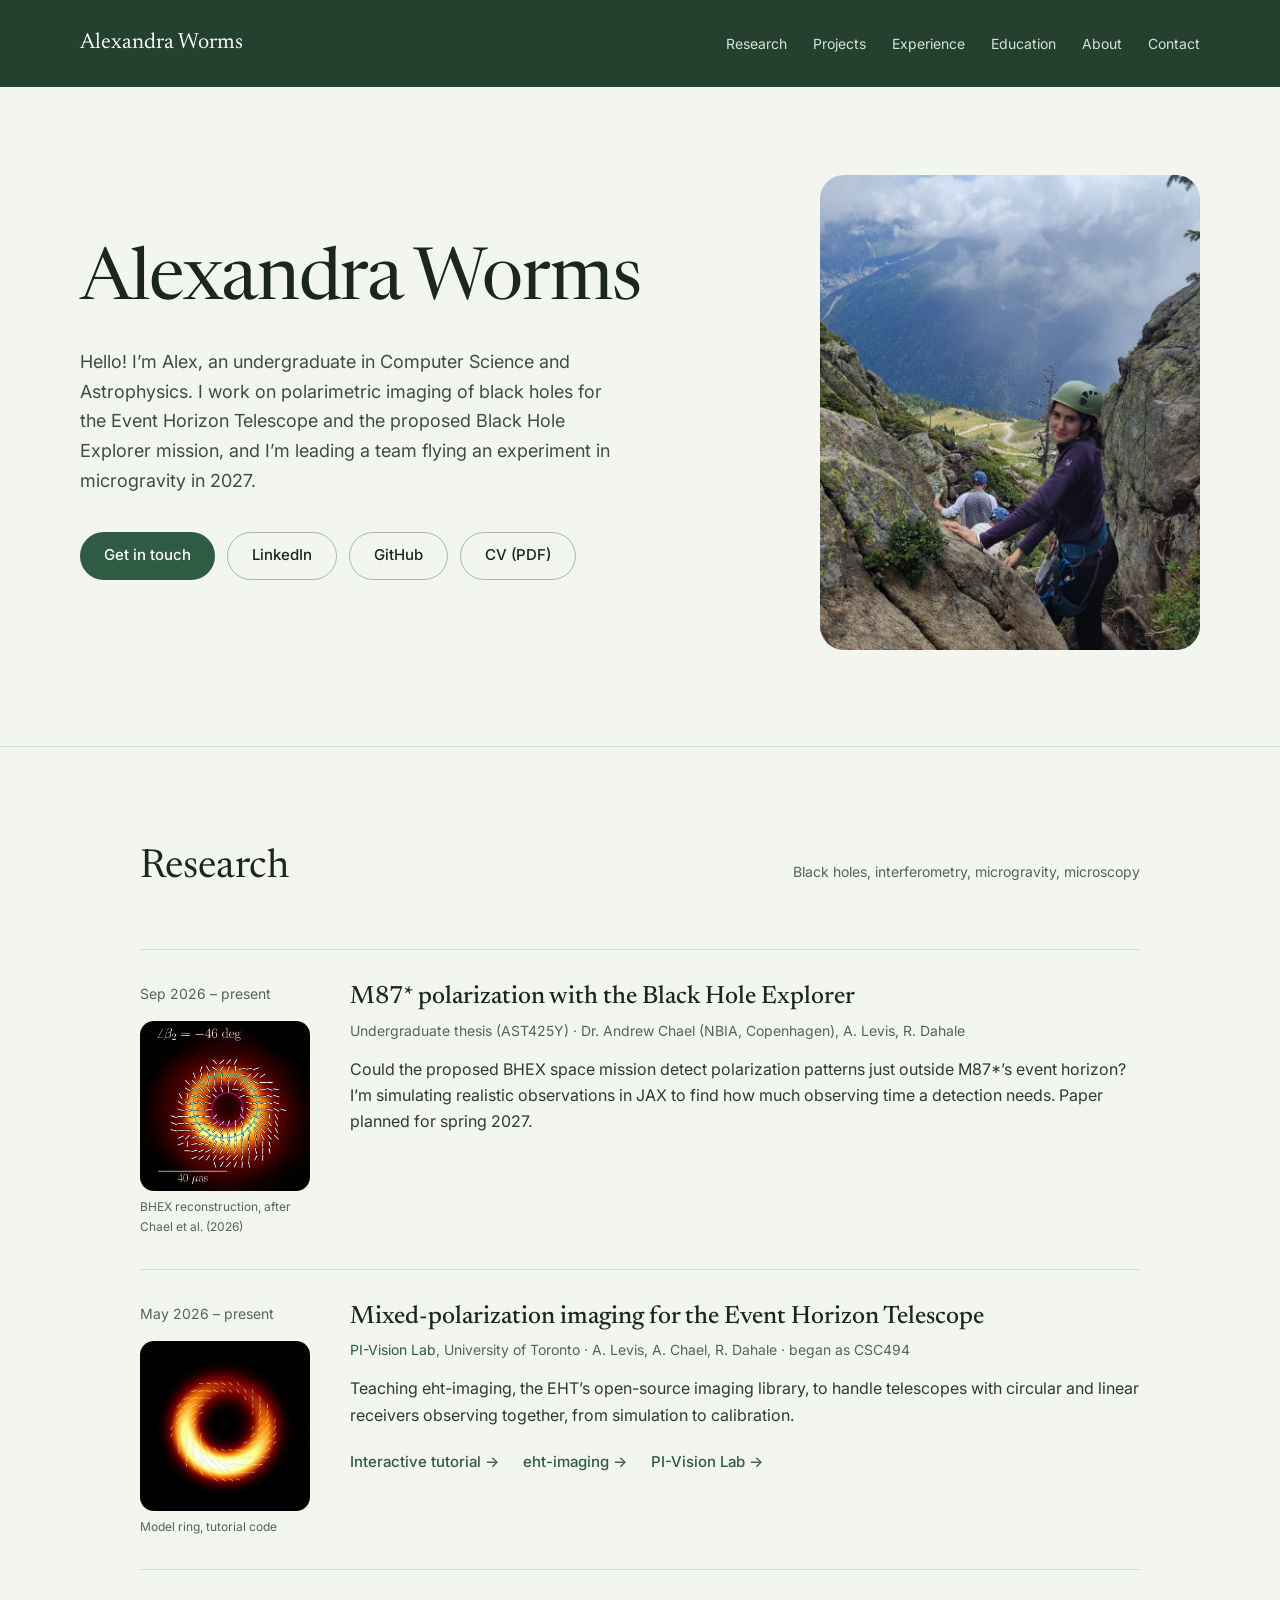
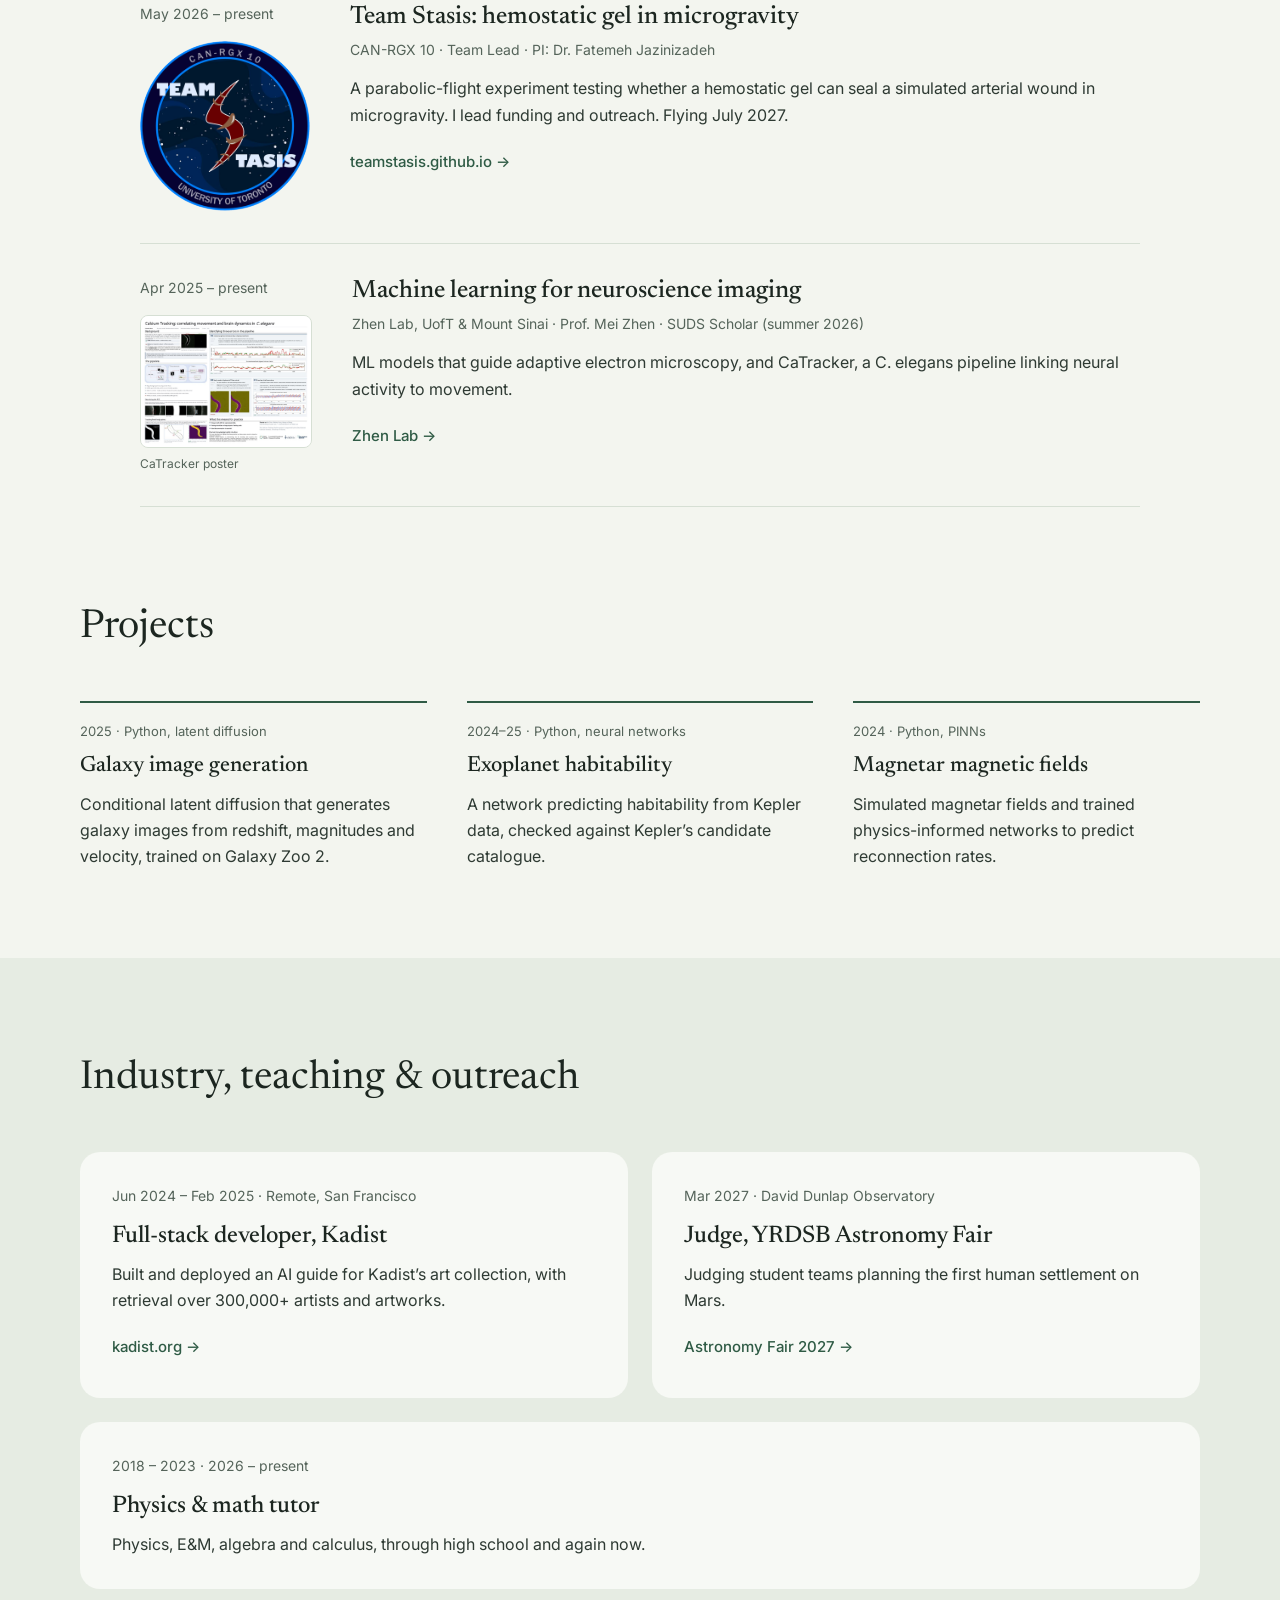
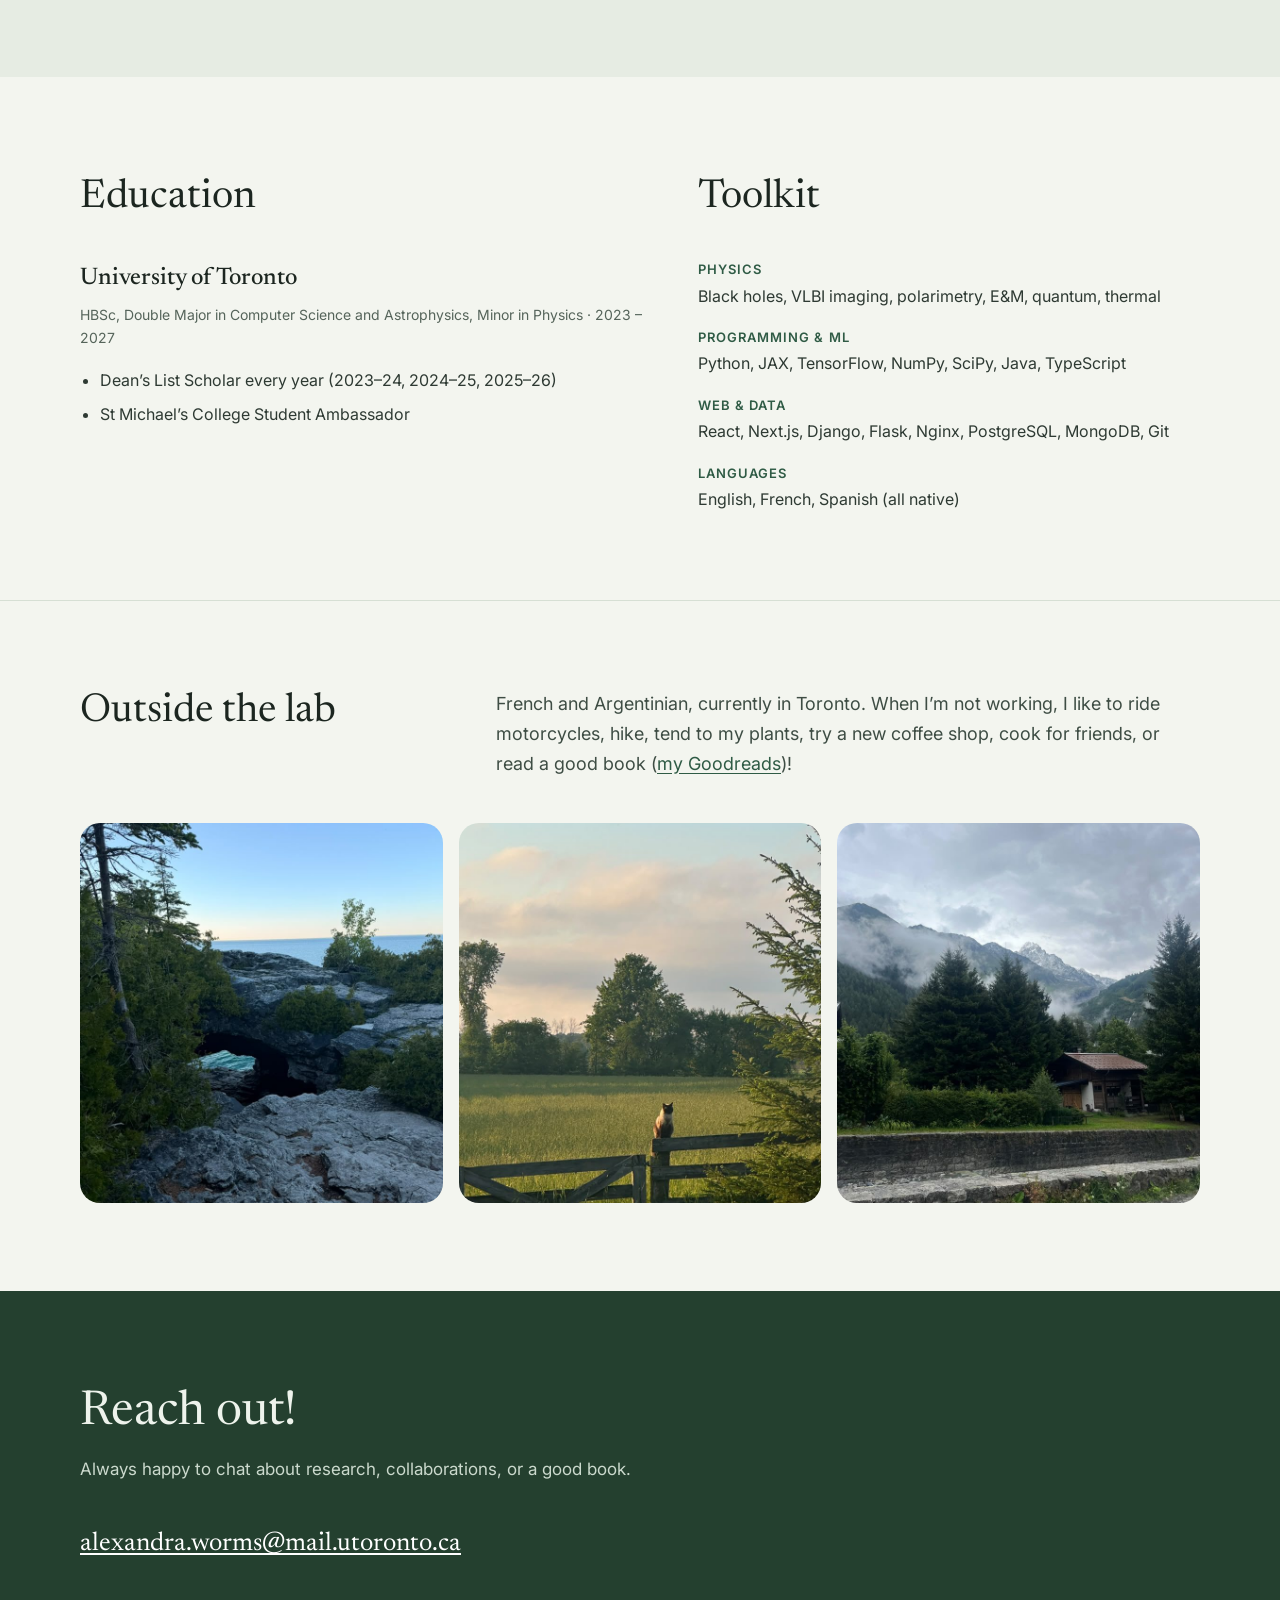
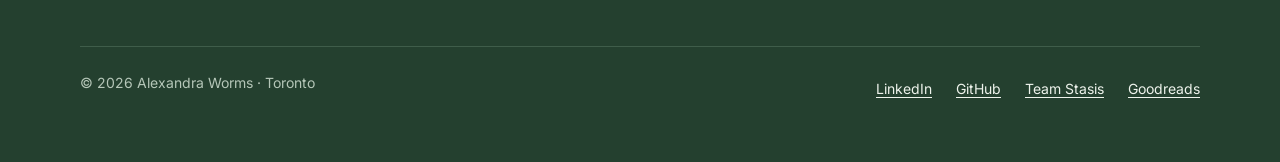
==== commit 92dd4e39: "message" ====
--- a/index.html
+++ b/index.html
@@ -235,7 +235,7 @@
       <div style="max-width: 1120px; margin: 0 auto; padding: 88px 32px">
         <div style="display: flex; flex-wrap: wrap; gap: 24px 56px; margin-bottom: 44px">
           <h2 style="flex: 0 1 360px; margin: 0; font-family: Newsreader, Georgia, serif; font-weight: 400; font-size: 40px; line-height: 1.15">Outside the lab</h2>
-          <p style="flex: 1 1 460px; min-width: 0; margin: 0; font-size: 18px; color: #3E4D44">French and Argentinian, now calling Toronto home. When I’m not working, I like to ride motorcycles, hike, tend to my plants, try a new coffee shop, cook for friends, or read a good book (<a href="https://www.goodreads.com/user/show/153436190-alexandra-worms">my Goodreads</a>)!</p>
+          <p style="flex: 1 1 460px; min-width: 0; margin: 0; font-size: 18px; color: #3E4D44">French and Argentinian, currently in Toronto. When I’m not working, I like to ride motorcycles, hike, tend to my plants, try a new coffee shop, cook for friends, or read a good book (<a href="https://www.goodreads.com/user/show/153436190-alexandra-worms">my Goodreads</a>)!</p>
         </div>
         <div style="display: flex; flex-wrap: wrap; gap: 16px">
           <img src="images/grotto.jpg" alt="The Grotto on the Bruce Peninsula at dusk" style="flex: 1 1 240px; min-width: 0; height: 380px; object-fit: cover; border-radius: 20px">
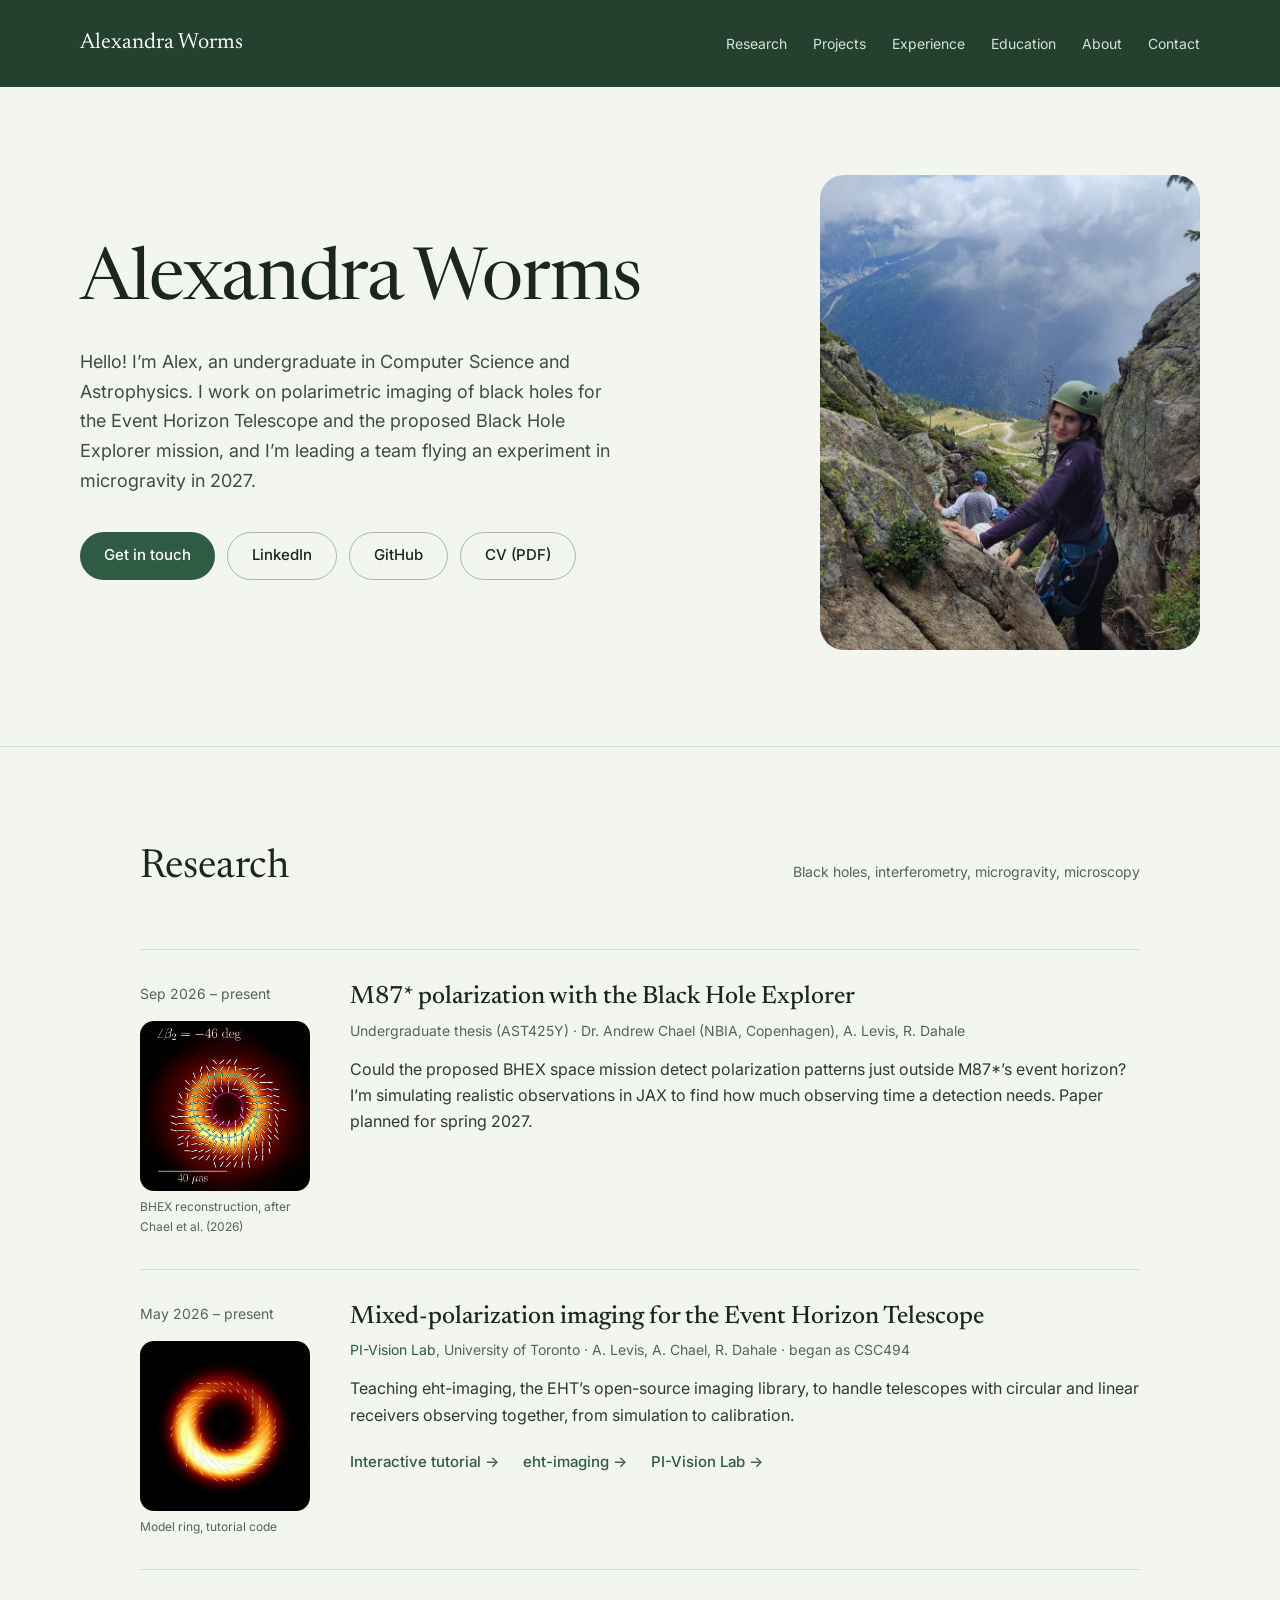
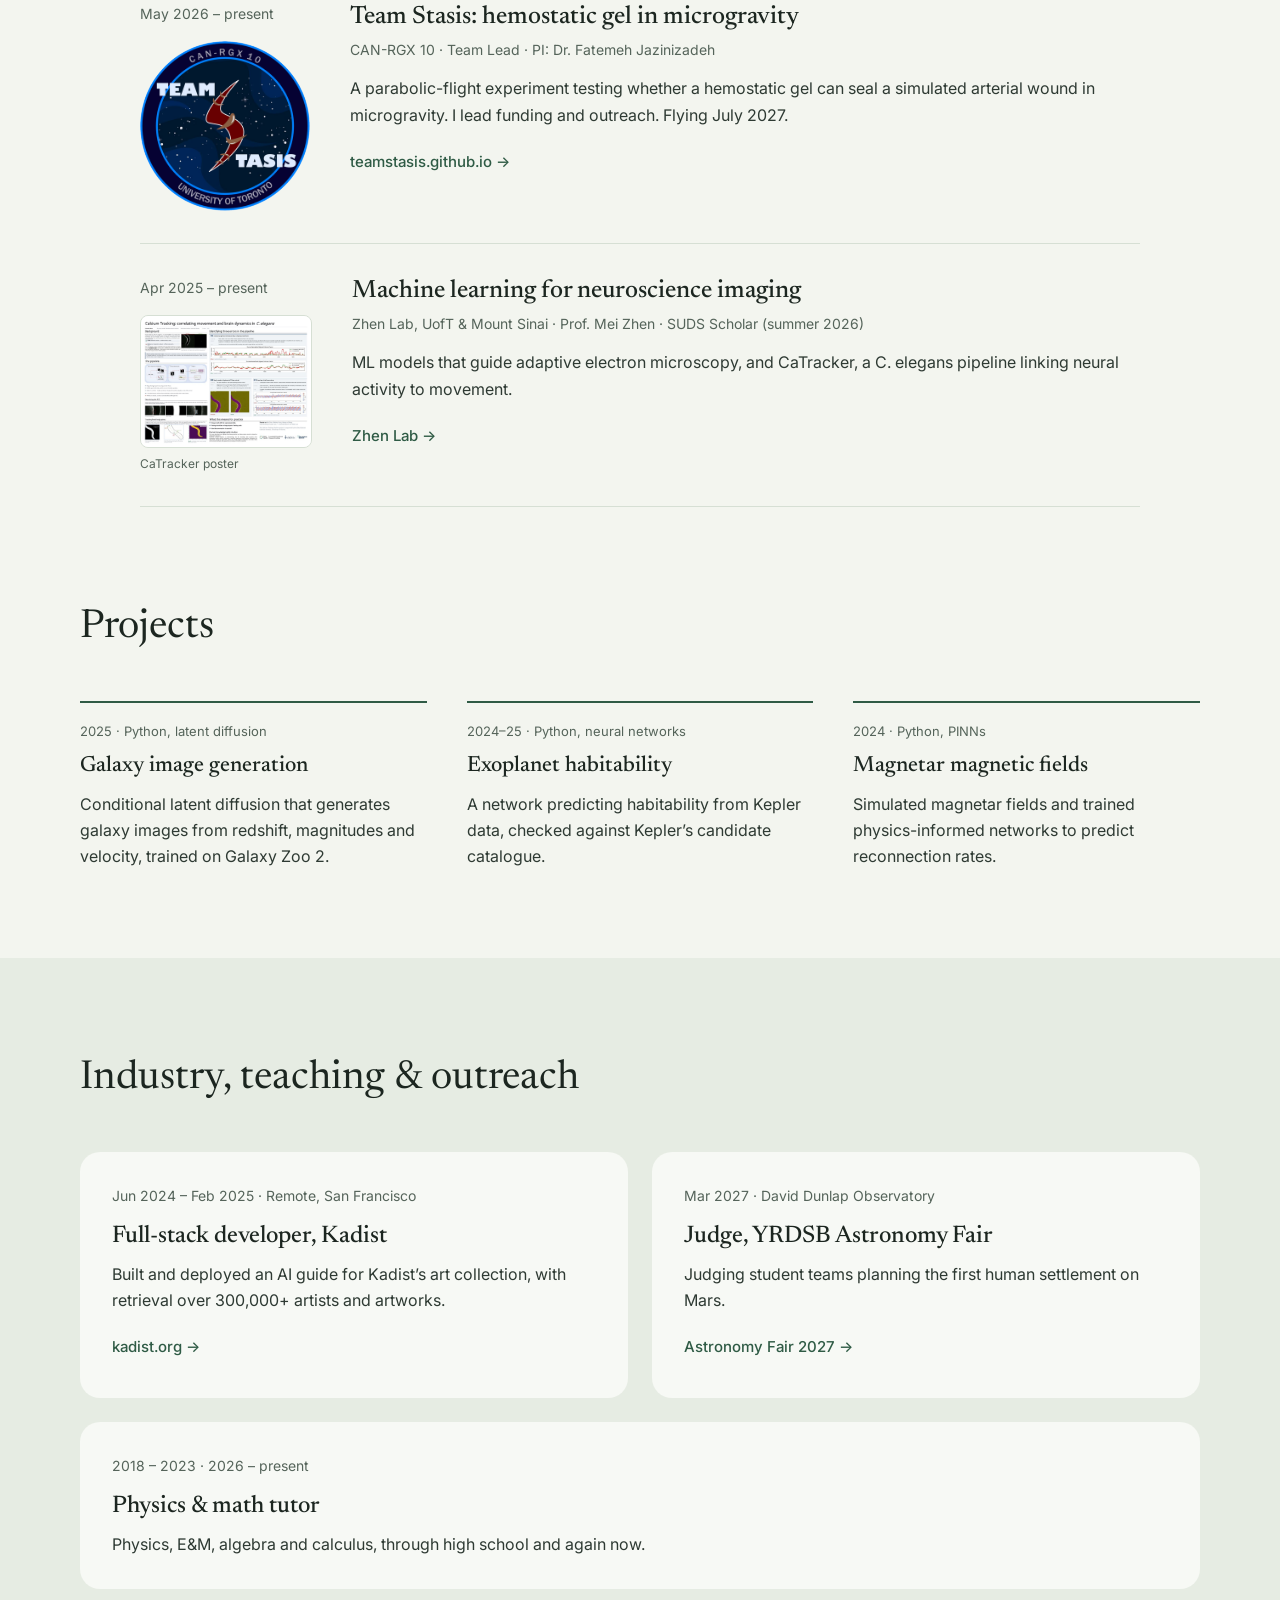
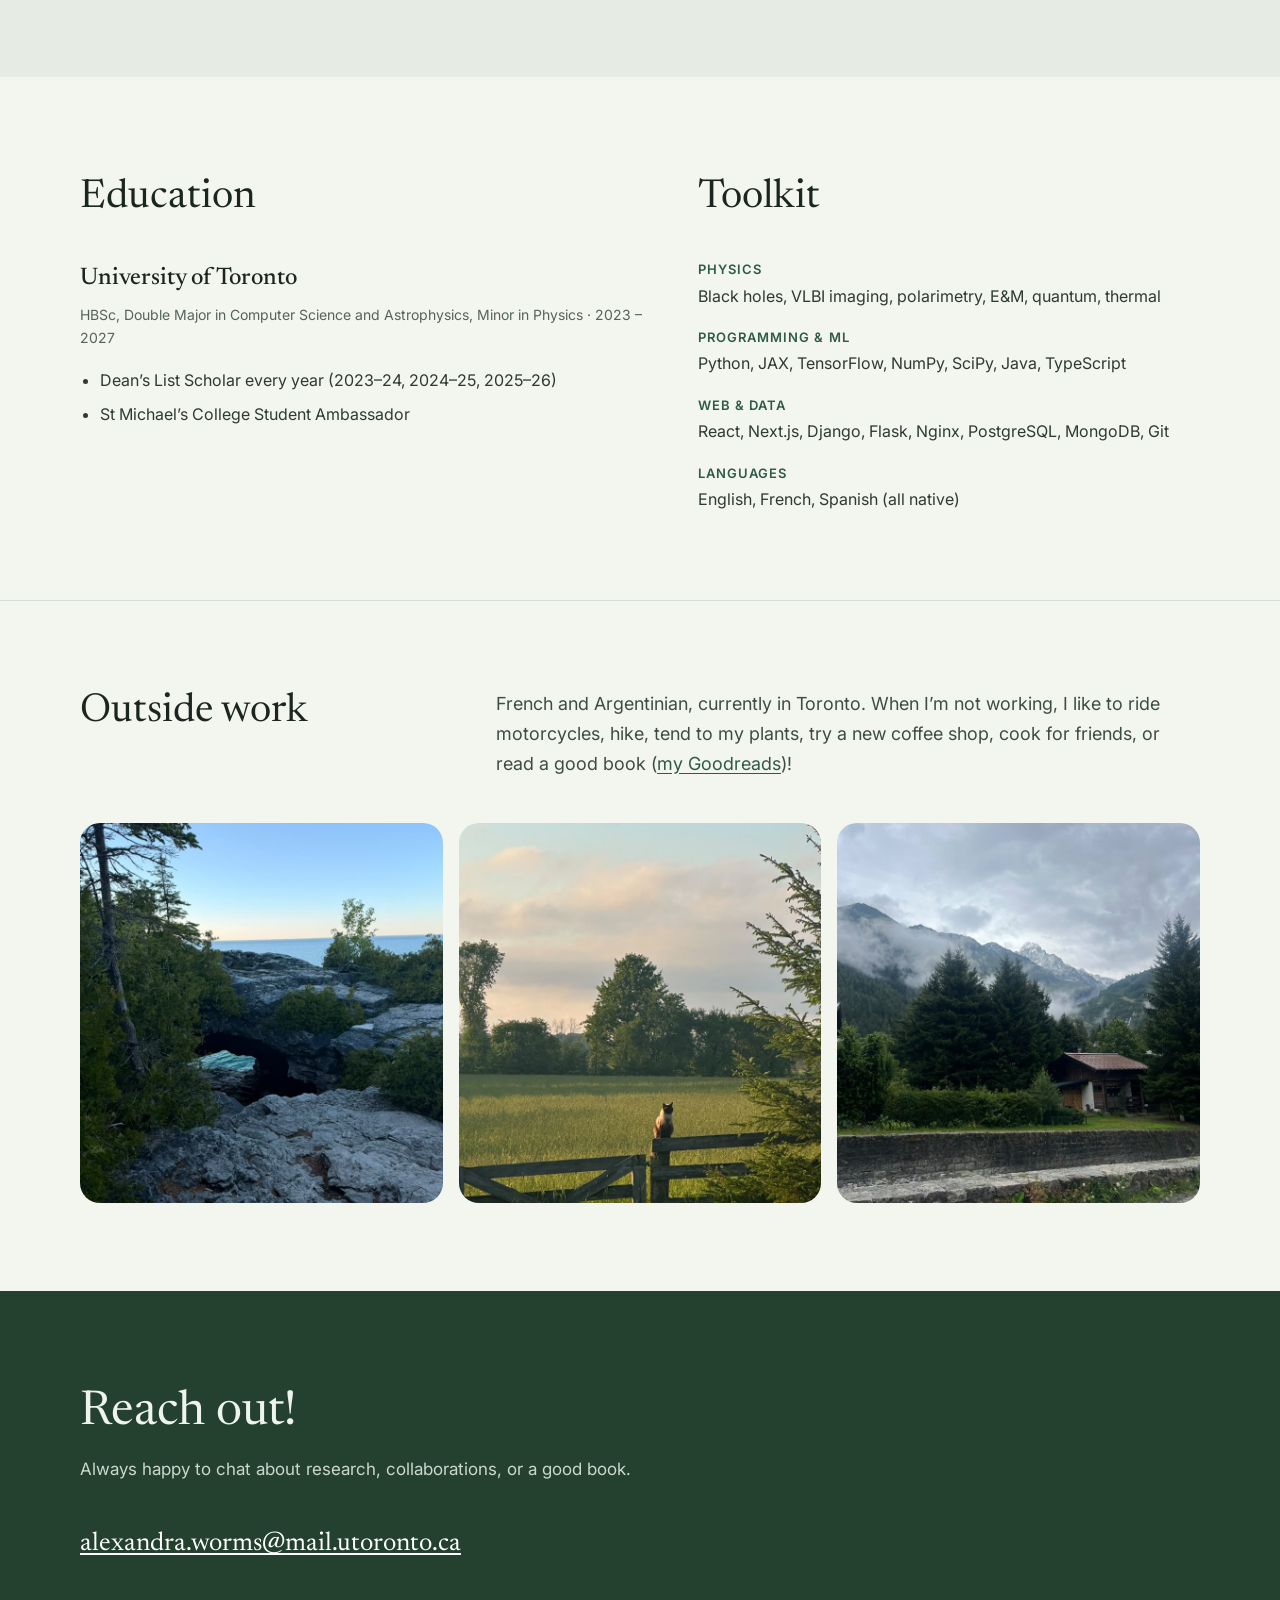
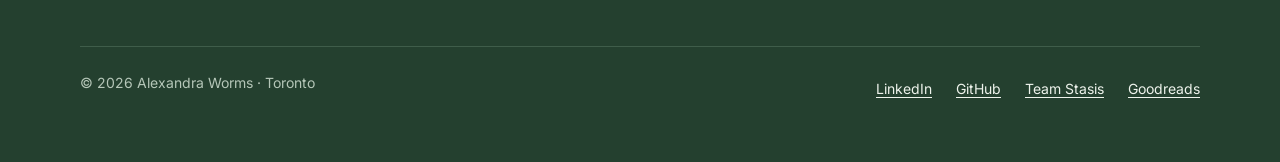
==== commit fb186945: "message" ====
--- a/index.html
+++ b/index.html
@@ -234,7 +234,7 @@
     <section id="about" style="border-top: 1px solid #D6DFD4">
       <div style="max-width: 1120px; margin: 0 auto; padding: 88px 32px">
         <div style="display: flex; flex-wrap: wrap; gap: 24px 56px; margin-bottom: 44px">
-          <h2 style="flex: 0 1 360px; margin: 0; font-family: Newsreader, Georgia, serif; font-weight: 400; font-size: 40px; line-height: 1.15">Outside the lab</h2>
+          <h2 style="flex: 0 1 360px; margin: 0; font-family: Newsreader, Georgia, serif; font-weight: 400; font-size: 40px; line-height: 1.15">Outside work</h2>
           <p style="flex: 1 1 460px; min-width: 0; margin: 0; font-size: 18px; color: #3E4D44">French and Argentinian, currently in Toronto. When I’m not working, I like to ride motorcycles, hike, tend to my plants, try a new coffee shop, cook for friends, or read a good book (<a href="https://www.goodreads.com/user/show/153436190-alexandra-worms">my Goodreads</a>)!</p>
         </div>
         <div style="display: flex; flex-wrap: wrap; gap: 16px">
